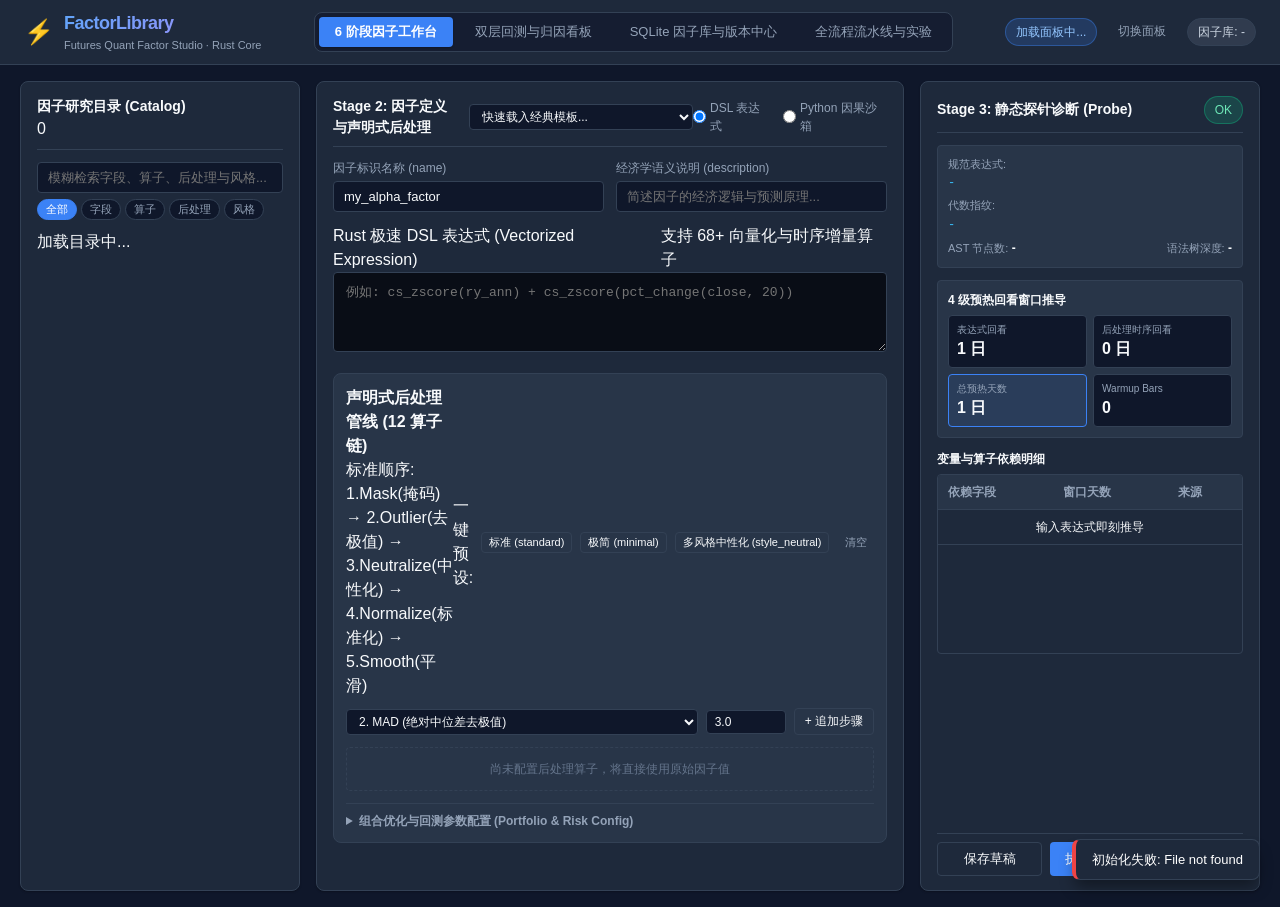
==== python/factorlib/frontend/index.html @ f9541916 "fix(arch): 完成P1-01工作台前端Wheel打包与CLI入口及HTTP异常校验修复" ====
<!DOCTYPE html>
<html lang="zh-CN">
<head>
  <meta charset="UTF-8">
  <meta name="viewport" content="width=device-width, initial-scale=1.0">
  <title>FactorLibrary 期货量化因子研发工作台</title>
  <link rel="stylesheet" href="styles.css">
</head>
<body>
  <div id="app">
    <!-- 顶部全局导航栏 -->
    <header class="app-header">
      <div class="brand">
        <span class="logo-icon">⚡</span>
        <div>
          <div class="logo-text">FactorLibrary</div>
          <div class="logo-sub">Futures Quant Factor Studio · Rust Core</div>
        </div>
      </div>

      <nav class="nav-tabs">
        <button class="nav-tab active" data-tab="tab-ide">6 阶段因子工作台</button>
        <button class="nav-tab" data-tab="tab-analytics">双层回测与归因看板</button>
        <button class="nav-tab" data-tab="tab-registry">SQLite 因子库与版本中心</button>
        <button class="nav-tab" data-tab="tab-pipeline">全流程流水线与实验</button>
      </nav>

      <div class="header-status">
        <div id="panel-badge" class="status-pill pill-blue">加载面板中...</div>
        <button id="btn-switch-panel" class="btn btn-sm btn-ghost" title="切换真实面板与合成演示面板">切换面板</button>
        <div id="reg-badge" class="status-pill pill-gray">因子库: -</div>
      </div>
    </header>

    <!-- 全局通知条 -->
    <div id="toast-container" class="toast-container"></div>

    <!-- 主视图区域 -->
    <main class="app-main">
      <!-- 视图 1：6 阶段因子研发工作台 -->
      <section id="tab-ide" class="tab-pane active">
        <div class="ide-grid">
          <!-- 左侧：Stage 0 & 1 统一目录抽屉 -->
          <aside class="panel ide-catalog">
            <div class="panel-header">
              <h3>因子研究目录 (Catalog)</h3>
              <span id="catalog-count-badge" class="badge">0</span>
            </div>
            <div class="catalog-filters">
              <input type="text" id="catalog-search-input" class="form-input" placeholder="模糊检索字段、算子、后处理与风格...">
              <div class="pill-group" id="catalog-pills">
                <button class="pill-btn active" data-cat="all">全部</button>
                <button class="pill-btn" data-cat="variables">字段</button>
                <button class="pill-btn" data-cat="functions">算子</button>
                <button class="pill-btn" data-cat="postprocess">后处理</button>
                <button class="pill-btn" data-cat="styles">风格</button>
              </div>
            </div>
            <div id="catalog-list" class="catalog-list">
              <div class="loading-spinner">加载目录中...</div>
            </div>
          </aside>

          <!-- 中部：Stage 2 双模态因子编辑器 + 12 算子后处理编排 -->
          <div class="panel ide-editor">
            <div class="panel-header flex-between">
              <div class="flex-align-gap">
                <h3>Stage 2: 因子定义与声明式后处理</h3>
                <select id="select-template" class="form-select select-sm">
                  <option value="">快速载入经典模板...</option>
                </select>
              </div>
              <div class="radio-toggle">
                <label><input type="radio" name="factor_type" value="expression" checked> DSL 表达式</label>
                <label><input type="radio" name="factor_type" value="code"> Python 因果沙箱</label>
              </div>
            </div>

            <div class="form-row-2">
              <div class="form-group">
                <label for="factor-name-input">因子标识名称 (name)</label>
                <input type="text" id="factor-name-input" class="form-input" value="my_alpha_factor">
              </div>
              <div class="form-group">
                <label for="factor-desc-input">经济学语义说明 (description)</label>
                <input type="text" id="factor-desc-input" class="form-input" placeholder="简述因子的经济逻辑与预测原理...">
              </div>
            </div>

            <!-- DSL 表达式编辑器 -->
            <div id="editor-expr-wrap" class="editor-section">
              <div class="flex-between editor-bar">
                <label for="factor-expr-input">Rust 极速 DSL 表达式 (Vectorized Expression)</label>
                <span class="text-muted text-xs">支持 68+ 向量化与时序增量算子</span>
              </div>
              <textarea id="factor-expr-input" class="code-editor" rows="3" placeholder="例如: cs_zscore(ry_ann) + cs_zscore(pct_change(close, 20))"></textarea>
            </div>

            <!-- Python compute(context) 编辑器 -->
            <div id="editor-code-wrap" class="editor-section" style="display:none;">
              <div class="flex-between editor-bar">
                <label for="factor-code-input">Python 因果沙箱代码 (def compute(context):)</label>
                <span class="text-muted text-xs">通过 context.history(field, window) 严格切片历史</span>
              </div>
              <textarea id="factor-code-input" class="code-editor" rows="6" placeholder="def compute(context): ..."></textarea>
            </div>

            <!-- 12 算子声明式后处理管线编排器 -->
            <div class="postprocess-builder">
              <div class="flex-between pb-header">
                <div>
                  <h4 style="margin:0;">声明式后处理管线 (12 算子链)</h4>
                  <div class="text-xs text-muted">标准顺序: 1.Mask(掩码) → 2.Outlier(去极值) → 3.Neutralize(中性化) → 4.Normalize(标准化) → 5.Smooth(平滑)</div>
                </div>
                <div class="flex-align-gap">
                  <span class="text-xs">一键预设:</span>
                  <button class="btn btn-xs btn-outline btn-preset" data-preset="standard">标准 (standard)</button>
                  <button class="btn btn-xs btn-outline btn-preset" data-preset="minimal">极简 (minimal)</button>
                  <button class="btn btn-xs btn-outline btn-preset" data-preset="style_neutral">多风格中性化 (style_neutral)</button>
                  <button class="btn btn-xs btn-ghost btn-preset" data-preset="clear">清空</button>
                </div>
              </div>

              <!-- 添加步骤控制行 -->
              <div class="add-step-bar">
                <select id="select-add-op" class="form-select select-sm">
                  <option value="baseUniMask">1. baseUniMask (品种池掩码)</option>
                  <option value="trdMask">1. trdMask (可交易状态掩码)</option>
                  <option value="dropNewStock">1. dropNewStock (次新剔除)</option>
                  <option value="MAD" selected>2. MAD (绝对中位差去极值)</option>
                  <option value="winsor">2. winsor (分位数缩尾)</option>
                  <option value="indNeut">3. indNeut (期货板块去均值)</option>
                  <option value="riskNeut">3. riskNeut (单风格回归中性化)</option>
                  <option value="riskNeutMulti">3. riskNeutMulti (多风格正交残差)</option>
                  <option value="zScore">4. zScore (截面标准化)</option>
                  <option value="rank">4. rank (截面百分位秩)</option>
                  <option value="decay">5. decay (等权移动均线)</option>
                  <option value="emadecay">5. emadecay (EMA平滑衰减)</option>
                </select>
                <div id="op-arg-input-wrap"></div>
                <button id="btn-add-step" class="btn btn-sm btn-secondary">+ 追加步骤</button>
              </div>

              <!-- 已配置步骤列表 -->
              <div id="steps-container" class="steps-container">
                <div class="empty-tip">尚未配置后处理算子，将直接使用原始因子值</div>
              </div>

              <!-- 组合与回测超参数折叠框 -->
              <details class="portfolio-details">
                <summary>组合优化与回测参数配置 (Portfolio & Risk Config)</summary>
                <div class="form-grid-4">
                  <div class="form-group">
                    <label>初始本金 (元)</label>
                    <input type="number" id="cfg-init-cash" class="form-input input-sm" value="10000000">
                  </div>
                  <div class="form-group">
                    <label>目标年化波动率</label>
                    <input type="number" id="cfg-target-vol" class="form-input input-sm" value="0.10" step="0.01">
                  </div>
                  <div class="form-group">
                    <label>调仓缓冲带 (Turnover Buffer)</label>
                    <input type="number" id="cfg-buffer" class="form-input input-sm" value="0.01" step="0.005">
                  </div>
                  <div class="form-group">
                    <label>单品种最大持仓权重</label>
                    <input type="number" id="cfg-max-weight" class="form-input input-sm" value="0.15" step="0.01">
                  </div>
                </div>
              </details>
            </div>
          </div>

          <!-- 右侧：Stage 3 毫秒级静态探针实时诊断 + 运行控制 -->
          <aside class="panel ide-probe">
            <div class="panel-header flex-between">
              <h3>Stage 3: 静态探针诊断 (Probe)</h3>
              <span id="probe-status-pill" class="status-pill pill-green">OK</span>
            </div>

            <div class="probe-content">
              <!-- 签名与指纹卡片 -->
              <div class="probe-meta-card">
                <div class="meta-row">
                  <span class="meta-lbl">规范表达式:</span>
                  <code id="probe-canon-expr" class="meta-val">-</code>
                </div>
                <div class="meta-row">
                  <span class="meta-lbl">代数指纹:</span>
                  <span id="probe-canon-hash" class="meta-val font-mono">-</span>
                </div>
                <div class="meta-row-2">
                  <div><span class="meta-lbl">AST 节点数:</span> <b id="probe-n-nodes">-</b></div>
                  <div><span class="meta-lbl">语法树深度:</span> <b id="probe-depth">-</b></div>
                </div>
              </div>

              <!-- 4 级预热回看窗口卡片 -->
              <div class="lookback-card">
                <div class="card-title">4 级预热回看窗口推导</div>
                <div class="lookback-grid">
                  <div class="lb-box">
                    <div class="lb-lbl">表达式回看</div>
                    <div id="lb-expr" class="lb-val">1 日</div>
                  </div>
                  <div class="lb-box">
                    <div class="lb-lbl">后处理时序回看</div>
                    <div id="lb-pp" class="lb-val">0 日</div>
                  </div>
                  <div class="lb-box highlight">
                    <div class="lb-lbl">总预热天数</div>
                    <div id="lb-total" class="lb-val">1 日</div>
                  </div>
                  <div class="lb-box">
                    <div class="lb-lbl">Warmup Bars</div>
                    <div id="lb-warmup" class="lb-val">0</div>
                  </div>
                </div>
              </div>

              <!-- 阶段逆序告警条 -->
              <div id="stage-warning-box" class="warning-alert" style="display:none;"></div>

              <!-- 显隐式依赖清单 -->
              <div class="dep-section">
                <div class="card-title">变量与算子依赖明细</div>
                <div id="dependencies-table-wrap" class="dep-table-wrap">
                  <table class="data-table table-sm">
                    <thead><tr><th>依赖字段</th><th>窗口天数</th><th>来源</th></tr></thead>
                    <tbody id="dep-tbody"><tr><td colspan="3" class="text-center text-muted">输入表达式即刻推导</td></tr></tbody>
                  </table>
                </div>
              </div>

              <!-- 操作触发按钮组 -->
              <div class="probe-actions">
                <button id="btn-save-draft" class="btn btn-outline flex-1">保存草稿</button>
                <button id="btn-run-workflow" class="btn btn-primary flex-2">执行双层回测与版本锁定 🚀</button>
              </div>
            </div>
          </aside>
        </div>
      </section>

      <!-- 视图 2：双层回测与归因深度看板 (Layer 1 v4 + Layer 2 MTM) -->
      <section id="tab-analytics" class="tab-pane">
        <div class="analytics-container">
          <div class="banner flex-between">
            <div>
              <h2 id="result-title" style="margin:0 0 4px 0;">回测与归因深度诊断报告</h2>
              <div id="result-meta" class="text-muted text-xs">尚未执行回测，请在「6 阶段因子工作台」提交回测任务</div>
            </div>
            <div class="flex-align-gap">
              <a id="btn-open-report" href="#" target="_blank" class="btn btn-sm btn-outline" style="display:none;">打开独立 HTML 诊断报告 ↗</a>
            </div>
          </div>

          <!-- Layer 1: Schema v4 因子统计分布评价与风格暴露归因 -->
          <div class="card section-card">
            <div class="section-badge">Layer 1: FactorLab Schema v4 因子统计分布与风格归因</div>
            <div class="kpi-grid" id="layer1-kpi-grid">
              <div class="kpi-card"><div class="kpi-lbl">Rank IC 均值</div><div class="kpi-val" id="kpi-ric-mean">-</div><div class="kpi-sub" id="kpi-ric-ir">IR: -</div></div>
              <div class="kpi-card"><div class="kpi-lbl">首尾 20% 极值 PercIC</div><div class="kpi-val" id="kpi-pic-mean">-</div><div class="kpi-sub" id="kpi-pic-ir">IR: -</div></div>
              <div class="kpi-card"><div class="kpi-lbl">5 日预测 Rank IC</div><div class="kpi-val" id="kpi-ic5-mean">-</div><div class="kpi-sub" id="kpi-ic5-ir">IR: -</div></div>
              <div class="kpi-card"><div class="kpi-lbl">IC 胜率</div><div class="kpi-val" id="kpi-winrate">-</div><div class="kpi-sub">DDof=1</div></div>
              <div class="kpi-card"><div class="kpi-lbl">多头年化超额 (vs 等权池)</div><div class="kpi-val text-green" id="kpi-excess-ret">-</div><div class="kpi-sub" id="kpi-excess-sharpe">超额夏普: -</div></div>
              <div class="kpi-card"><div class="kpi-lbl">加法口径超额回撤</div><div class="kpi-val text-red" id="kpi-excess-dd">-</div><div class="kpi-sub" id="kpi-excess-turnover">日均换手: -</div></div>
            </div>

            <div class="chart-row">
              <div class="chart-box flex-1">
                <h4>五分组复利净值走势曲线 (G1..G5 + 等权商品池基准)</h4>
                <div id="chart-quantile-nav" class="svg-host"></div>
              </div>
              <div class="chart-box flex-1">
                <h4>累计 IC 序列 (RankIC / PercIC / 5d-IC) 与多头超额</h4>
                <div id="chart-ic-cum" class="svg-host"></div>
              </div>
            </div>

            <!-- 6 大期货风格暴露归因表 -->
            <div class="style-table-wrap">
              <h4>期货 6 大标准风格暴露水平归因 (Barra 期货体系)</h4>
              <table class="data-table">
                <thead>
                  <tr>
                    <th>期货风险风格 (Style)</th>
                    <th>多头组暴露 (G_Top)</th>
                    <th>空头组暴露 (G_Bot)</th>
                    <th>多空净暴露 (L-S)</th>
                    <th>截面秩相关 (Rank Corr)</th>
                  </tr>
                </thead>
                <tbody id="style-exposure-tbody">
                  <tr><td colspan="5" class="text-center text-muted">暂无风格归因数据</td></tr>
                </tbody>
              </table>
            </div>

            <!-- 分年度归因表 -->
            <div class="annual-table-wrap">
              <h4>分年度统计表现与多头超额分解 (Annual Attribution)</h4>
              <table class="data-table table-sm">
                <thead>
                  <tr>
                    <th>年份</th>
                    <th>Rank IC 均值</th>
                    <th>Rank ICIR</th>
                    <th>PercIC 均值</th>
                    <th>5d Rank IC</th>
                    <th>多头年化超额</th>
                    <th>超额夏普</th>
                    <th>加法最大回撤</th>
                  </tr>
                </thead>
                <tbody id="annual-attribution-tbody">
                  <tr><td colspan="8" class="text-center text-muted">暂无分年度数据</td></tr>
                </tbody>
              </table>
            </div>
          </div>

          <!-- Layer 2: 期货实盘逐日盯市 (MTM) 向量化回测看板 -->
          <div class="card section-card">
            <div class="section-badge badge-green">Layer 2: 期货实盘语义向量化回测状态机 (Mark-to-Market)</div>
            <div class="kpi-grid" id="layer2-kpi-grid">
              <div class="kpi-card"><div class="kpi-lbl">累计净收益率</div><div class="kpi-val" id="kpi-tot-ret">-</div><div class="kpi-sub" id="kpi-ann-ret">年化: -</div></div>
              <div class="kpi-card"><div class="kpi-lbl">夏普比率 (Sharpe)</div><div class="kpi-val" id="kpi-sharpe">-</div><div class="kpi-sub" id="kpi-vol">年化波动: -</div></div>
              <div class="kpi-card"><div class="kpi-lbl">最大回撤 (Max DD)</div><div class="kpi-val text-red" id="kpi-max-dd">-</div><div class="kpi-sub" id="kpi-calmar">卡尔玛: -</div></div>
              <div class="kpi-card"><div class="kpi-lbl">胜率与盈亏比</div><div class="kpi-val" id="kpi-bt-winrate">-</div><div class="kpi-sub" id="kpi-plr">盈亏比: -</div></div>
              <div class="kpi-card"><div class="kpi-lbl">年化单边换手率</div><div class="kpi-val" id="kpi-turnover">-</div><div class="kpi-sub" id="kpi-daily-turnover">日均换手: -</div></div>
              <div class="kpi-card"><div class="kpi-lbl">最大保证金占用</div><div class="kpi-val" id="kpi-max-margin">-</div><div class="kpi-sub" id="kpi-max-leverage">最大杠杆: -</div></div>
            </div>

            <!-- 实盘净值与水下回撤曲线 -->
            <div class="chart-box">
              <h4>组合实际累计净值与水下回撤曲线 (Cumulative Equity & Drawdown)</h4>
              <div id="chart-bt-equity" class="svg-host"></div>
            </div>

            <!-- 交易摩擦损耗瀑布分解 -->
            <div class="waterfall-wrap">
              <h4>交易摩擦损耗瀑布分解 (Transaction Cost Breakdown)</h4>
              <div class="flex-align-gap" style="margin-bottom:10px;">
                <span>摩擦损耗率 (Cost Drag):</span>
                <span id="cost-drag-badge" class="badge badge-green">-</span>
              </div>
              <table class="data-table">
                <thead><tr><th>核算项目</th><th>金额 (元)</th><th>占毛收益比</th><th>交易学语义</th></tr></thead>
                <tbody id="waterfall-tbody">
                  <tr><td colspan="4" class="text-center text-muted">暂无成本数据</td></tr>
                </tbody>
              </table>
            </div>

            <!-- 月度收益热力表与极端交易日 -->
            <div class="form-row-2">
              <div class="monthly-wrap flex-2">
                <h4>月度收益率热力分布 (Monthly Returns)</h4>
                <div id="monthly-table-host"></div>
              </div>
              <div class="extreme-wrap flex-1">
                <h4>极端交易日明细 (Extreme Days)</h4>
                <table class="data-table table-sm">
                  <thead><tr><th>排名</th><th>Top 5 最大盈利日</th><th>Top 5 最大亏损日</th></tr></thead>
                  <tbody id="extreme-tbody"><tr><td colspan="3" class="text-center text-muted">暂无数据</td></tr></tbody>
                </table>
              </div>
            </div>
          </div>
        </div>
      </section>

      <!-- 视图 3：SQLite 因子库资产与不可变版本中心 -->
      <section id="tab-registry" class="tab-pane">
        <div class="registry-container">
          <div class="panel-header flex-between">
            <div class="flex-align-gap">
              <h3>SQLite 因子注册库 (factors.sqlite)</h3>
              <select id="reg-status-filter" class="form-select select-sm">
                <option value="">全部生命周期状态</option>
                <option value="accepted">准入合格 (accepted)</option>
                <option value="active">生产活跃 (active)</option>
                <option value="candidate">候选草稿 (candidate)</option>
                <option value="deprecated">衰减弃用 (deprecated)</option>
              </select>
              <select id="reg-source-filter" class="form-select select-sm">
                <option value="">全部来源</option>
                <option value="seed">经典文献种子 (seed)</option>
                <option value="manual">手工研发 (manual)</option>
                <option value="gp">STGP 演化挖掘 (gp)</option>
              </select>
            </div>
            <div class="flex-align-gap">
              <button id="btn-init-seeds" class="btn btn-sm btn-outline">+ 一键初始化经典种子因子</button>
              <button id="btn-refresh-factors" class="btn btn-sm btn-ghost">刷新</button>
            </div>
          </div>

          <!-- 因子库列表表格 -->
          <div class="table-wrap">
            <table class="data-table">
              <thead>
                <tr>
                  <th>ID</th>
                  <th>因子名称</th>
                  <th>类型</th>
                  <th>规范化表达式 / 后处理链</th>
                  <th>状态</th>
                  <th>来源</th>
                  <th>Train RankIC</th>
                  <th>Rank ICIR</th>
                  <th>版本数</th>
                  <th>操作</th>
                </tr>
              </thead>
              <tbody id="factors-tbody">
                <tr><td colspan="10" class="text-center text-muted">加载因子列表中...</td></tr>
              </tbody>
            </table>
          </div>
        </div>
      </section>

      <!-- 视图 4：全流程流水线与实验中心 -->
      <section id="tab-pipeline" class="tab-pane">
        <div class="pipeline-container">
          <div class="form-row-2">
            <!-- 流水线触发配置 -->
            <div class="card flex-1">
              <div class="panel-header">
                <h3>端到端量化研发流水线调度 (Pipeline Runner)</h3>
              </div>
              <div class="form-group">
                <label>单因子 DSL 表达式 (若留空则执行库内多因子合成)</label>
                <input type="text" id="pipe-factor-input" class="form-input" placeholder="留空使用因子库多因子合成，或填入单因子表达式...">
              </div>
              <div class="form-group">
                <label class="checkbox-label">
                  <input type="checkbox" id="pipe-run-gp"> 同时开启 STGP 强类型遗传规划演化挖掘
                </label>
              </div>
              <div class="form-row-2" id="pipe-gp-options" style="display:none;">
                <div class="form-group">
                  <label>演化代数 (Generations)</label>
                  <input type="number" id="pipe-gp-gens" class="form-input" value="3">
                </div>
                <div class="form-group">
                  <label>种群规模 (Population)</label>
                  <input type="number" id="pipe-gp-pop" class="form-input" value="40">
                </div>
              </div>
              <div class="form-group">
                <label>多因子合成机器学习模型</label>
                <select id="pipe-ml-model" class="form-select">
                  <option value="equal_weight">等权基线 (Equal Weight)</option>
                  <option value="ridge">岭回归 (Ridge L2 Regression)</option>
                  <option value="lgbm">LightGBM 梯度提升树</option>
                </select>
              </div>
              <button id="btn-run-pipeline" class="btn btn-primary" style="width:100%;margin-top:10px;">启动全流程端到端研发流水线 🚀</button>
            </div>

            <!-- 历史实验记录 -->
            <div class="card flex-1">
              <div class="panel-header flex-between">
                <h3>历史实验记录 (runs/)</h3>
                <button id="btn-refresh-runs" class="btn btn-xs btn-ghost">刷新</button>
              </div>
              <div class="runs-list-wrap">
                <table class="data-table table-sm">
                  <thead><tr><th>Run ID</th><th>类型</th><th>状态</th><th>年化收益</th><th>夏普</th><th>最大回撤</th><th>报告</th></tr></thead>
                  <tbody id="runs-tbody"><tr><td colspan="7" class="text-center text-muted">加载实验记录中...</td></tr></tbody>
                </table>
              </div>
            </div>
          </div>
        </div>
      </section>
    </main>

    <!-- 因子详情与历史版本抽屉 Modal -->
    <div id="factor-modal" class="modal-backdrop" style="display:none;">
      <div class="modal-card">
        <div class="modal-header flex-between">
          <h3 id="modal-factor-title">因子资产详情与版本快照</h3>
          <button id="btn-close-modal" class="btn-close">&times;</button>
        </div>
        <div class="modal-body" id="modal-factor-body">
          <div class="loading-spinner">加载中...</div>
        </div>
      </div>
    </div>
  </div>

  <script src="app.js"></script>
</body>
</html>
---- python/factorlib/frontend/styles.css ----
/* FactorLibrary 研发工作台现代量化终端样式表 */
:root {
  --bg-primary: #0f172a;
  --bg-surface: #1e293b;
  --bg-surface-elevated: #283548;
  --border-color: #334155;
  --border-focus: #3b82f6;
  --text-main: #f8fafc;
  --text-muted: #94a3b8;
  --text-dim: #64748b;
  --primary: #3b82f6;
  --primary-hover: #2563eb;
  --success: #10b981;
  --danger: #ef4444;
  --warning: #f59e0b;
  --purple: #8b5cf6;
  --font-sans: -apple-system, BlinkMacSystemFont, "Segoe UI", Roboto, Helvetica, Arial, sans-serif;
  --font-mono: ui-monospace, SFMono-Regular, Menlo, Monaco, Consolas, "Liberation Mono", monospace;
  --radius-sm: 4px;
  --radius-md: 8px;
  --radius-lg: 12px;
  --shadow-sm: 0 1px 2px 0 rgba(0, 0, 0, 0.25);
  --shadow-md: 0 4px 6px -1px rgba(0, 0, 0, 0.3);
  --shadow-lg: 0 10px 15px -3px rgba(0, 0, 0, 0.4);
}

* {
  box-sizing: border-box;
  margin: 0;
  padding: 0;
}

body {
  font-family: var(--font-sans);
  background-color: var(--bg-primary);
  color: var(--text-main);
  line-height: 1.5;
  min-height: 100vh;
}

#app {
  display: flex;
  flex-direction: column;
  min-height: 100vh;
}

/* 顶部 Header */
.app-header {
  background-color: var(--bg-surface);
  border-bottom: 1px solid var(--border-color);
  padding: 10px 24px;
  display: flex;
  align-items: center;
  justify-content: space-between;
  position: sticky;
  top: 0;
  z-index: 50;
}

.brand {
  display: flex;
  align-items: center;
  gap: 10px;
}

.logo-icon {
  font-size: 24px;
}

.logo-text {
  font-size: 18px;
  font-weight: 700;
  letter-spacing: -0.5px;
  background: linear-gradient(135deg, #60a5fa, #a78bfa);
  -webkit-background-clip: text;
  -webkit-text-fill-color: transparent;
}

.logo-sub {
  font-size: 11px;
  color: var(--text-muted);
}

.nav-tabs {
  display: flex;
  gap: 6px;
  background-color: rgba(15, 23, 42, 0.6);
  padding: 4px;
  border-radius: var(--radius-md);
  border: 1px solid var(--border-color);
}

.nav-tab {
  background: transparent;
  border: none;
  color: var(--text-muted);
  padding: 6px 16px;
  font-size: 13px;
  font-weight: 500;
  border-radius: var(--radius-sm);
  cursor: pointer;
  transition: all 0.15s ease;
}

.nav-tab:hover {
  color: var(--text-main);
}

.nav-tab.active {
  background-color: var(--primary);
  color: #fff;
  font-weight: 600;
  box-shadow: var(--shadow-sm);
}

.header-status {
  display: flex;
  align-items: center;
  gap: 10px;
}

.status-pill {
  font-size: 12px;
  padding: 4px 10px;
  border-radius: 9999px;
  font-weight: 500;
  display: inline-flex;
  align-items: center;
  gap: 5px;
}

.pill-blue { background-color: rgba(59, 130, 246, 0.2); color: #93c5fd; border: 1px solid rgba(59, 130, 246, 0.4); }
.pill-green { background-color: rgba(16, 185, 129, 0.2); color: #6ee7b7; border: 1px solid rgba(16, 185, 129, 0.4); }
.pill-gray { background-color: rgba(148, 163, 184, 0.15); color: #cbd5e1; border: 1px solid var(--border-color); }
.pill-red { background-color: rgba(239, 68, 68, 0.2); color: #fca5a5; border: 1px solid rgba(239, 68, 68, 0.4); }

/* 主视图容器 */
.app-main {
  flex: 1;
  padding: 16px 20px;
  overflow-y: auto;
}

.tab-pane {
  display: none;
}

.tab-pane.active {
  display: block;
}

/* 按钮规范 */
.btn {
  display: inline-flex;
  align-items: center;
  justify-content: center;
  gap: 6px;
  font-family: inherit;
  font-size: 13px;
  font-weight: 500;
  padding: 7px 14px;
  border-radius: var(--radius-sm);
  border: 1px solid transparent;
  cursor: pointer;
  transition: all 0.15s ease;
  white-space: nowrap;
}

.btn-primary {
  background-color: var(--primary);
  color: #fff;
}
.btn-primary:hover { background-color: var(--primary-hover); }

.btn-secondary {
  background-color: var(--bg-surface-elevated);
  color: var(--text-main);
  border-color: var(--border-color);
}
.btn-secondary:hover { background-color: #334155; }

.btn-outline {
  background-color: transparent;
  color: var(--text-main);
  border-color: var(--border-color);
}
.btn-outline:hover { background-color: var(--bg-surface-elevated); border-color: var(--primary); }

.btn-ghost {
  background-color: transparent;
  color: var(--text-muted);
  border-color: transparent;
}
.btn-ghost:hover { background-color: rgba(255, 255, 255, 0.05); color: var(--text-main); }

.btn-sm { padding: 4px 10px; font-size: 12px; }
.btn-xs { padding: 2px 7px; font-size: 11px; }

/* 表单与输入框 */
.form-group {
  margin-bottom: 12px;
}

.form-group label {
  display: block;
  font-size: 12px;
  font-weight: 500;
  color: var(--text-muted);
  margin-bottom: 4px;
}

.form-input, .form-select {
  width: 100%;
  background-color: var(--bg-primary);
  border: 1px solid var(--border-color);
  color: var(--text-main);
  padding: 7px 10px;
  border-radius: var(--radius-sm);
  font-size: 13px;
  font-family: inherit;
  transition: border-color 0.15s ease;
}

.form-input:focus, .form-select:focus {
  outline: none;
  border-color: var(--border-focus);
}

.input-sm, .select-sm {
  padding: 4px 8px;
  font-size: 12px;
}

.form-row-2 {
  display: grid;
  grid-template-columns: 1fr 1fr;
  gap: 12px;
}

.form-grid-4 {
  display: grid;
  grid-template-columns: repeat(auto-fit, minmax(180px, 1fr));
  gap: 12px;
}

.flex-between { display: flex; align-items: center; justify-content: space-between; }
.flex-align-gap { display: flex; align-items: center; gap: 8px; }
.flex-1 { flex: 1; }
.flex-2 { flex: 2; }

/* 卡片与面板 */
.card, .panel {
  background-color: var(--bg-surface);
  border: 1px solid var(--border-color);
  border-radius: var(--radius-md);
  padding: 14px 16px;
  box-shadow: var(--shadow-sm);
}

.panel-header {
  margin-bottom: 12px;
  padding-bottom: 8px;
  border-bottom: 1px solid var(--border-color);
}

.panel-header h3 {
  font-size: 14px;
  font-weight: 600;
  color: var(--text-main);
}

/* 视图 1：IDE 三栏布局 */
.ide-grid {
  display: grid;
  grid-template-columns: 280px 1fr 340px;
  gap: 16px;
  height: calc(100vh - 90px);
}

.ide-catalog, .ide-editor, .ide-probe {
  display: flex;
  flex-direction: column;
  height: 100%;
  overflow: hidden;
}

.ide-editor {
  overflow-y: auto;
}

/* 目录抽屉 */
.catalog-filters {
  margin-bottom: 10px;
}

.pill-group {
  display: flex;
  gap: 4px;
  margin-top: 6px;
  overflow-x: auto;
}

.pill-btn {
  background: var(--bg-primary);
  border: 1px solid var(--border-color);
  color: var(--text-muted);
  font-size: 11px;
  padding: 2px 8px;
  border-radius: 9999px;
  cursor: pointer;
  white-space: nowrap;
}

.pill-btn.active {
  background: var(--primary);
  color: #fff;
  border-color: var(--primary);
}

.catalog-list {
  flex: 1;
  overflow-y: auto;
  display: flex;
  flex-direction: column;
  gap: 6px;
  padding-right: 4px;
}

.catalog-item {
  background: var(--bg-surface-elevated);
  border: 1px solid var(--border-color);
  padding: 8px 10px;
  border-radius: var(--radius-sm);
  display: flex;
  flex-direction: column;
  gap: 3px;
  cursor: pointer;
  transition: all 0.15s ease;
}

.catalog-item:hover {
  border-color: var(--primary);
  background: #2b3952;
}

.ci-head {
  display: flex;
  align-items: center;
  justify-content: space-between;
}

.ci-name {
  font-weight: 600;
  font-size: 13px;
  color: #93c5fd;
}

.ci-tag {
  font-size: 10px;
  padding: 1px 6px;
  border-radius: var(--radius-sm);
  background: rgba(148, 163, 184, 0.2);
  color: var(--text-muted);
}

.ci-desc {
  font-size: 11px;
  color: var(--text-muted);
  line-height: 1.3;
}

.ci-formula {
  font-family: var(--font-mono);
  font-size: 10px;
  color: #a78bfa;
}

/* 代码编辑器 */
.code-editor {
  width: 100%;
  background: #090d16;
  border: 1px solid var(--border-color);
  border-radius: var(--radius-sm);
  color: #38bdf8;
  font-family: var(--font-mono);
  font-size: 13px;
  padding: 10px 12px;
  resize: vertical;
  line-height: 1.5;
}

.code-editor:focus {
  outline: none;
  border-color: var(--border-focus);
}

.radio-toggle {
  display: flex;
  gap: 12px;
  font-size: 12px;
  color: var(--text-muted);
}

.radio-toggle label {
  cursor: pointer;
  display: flex;
  align-items: center;
  gap: 4px;
}

/* 后处理管线编排器 */
.postprocess-builder {
  margin-top: 14px;
  background: var(--bg-surface-elevated);
  border: 1px solid var(--border-color);
  border-radius: var(--radius-md);
  padding: 12px;
}

.pb-header {
  margin-bottom: 10px;
}

.add-step-bar {
  display: flex;
  gap: 8px;
  align-items: center;
  margin-bottom: 12px;
}

.steps-container {
  display: flex;
  flex-direction: column;
  gap: 6px;
  min-height: 40px;
  margin-bottom: 12px;
}

.step-chip {
  background: #111827;
  border: 1px solid var(--border-color);
  padding: 6px 10px;
  border-radius: var(--radius-sm);
  display: flex;
  align-items: center;
  justify-content: space-between;
  gap: 8px;
  font-size: 12px;
}

.step-chip.stage-1 { border-left: 3px solid #38bdf8; }
.step-chip.stage-2 { border-left: 3px solid #fbbf24; }
.step-chip.stage-3 { border-left: 3px solid #a855f7; }
.step-chip.stage-4 { border-left: 3px solid #34d399; }
.step-chip.stage-5 { border-left: 3px solid #f43f5e; }

.step-op-title {
  font-weight: 600;
  font-family: var(--font-mono);
  color: #f1f5f9;
}

.step-actions {
  display: flex;
  gap: 4px;
}

.empty-tip {
  color: var(--text-dim);
  font-size: 12px;
  text-align: center;
  padding: 12px;
  border: 1px dashed var(--border-color);
  border-radius: var(--radius-sm);
}

.portfolio-details {
  border-top: 1px solid var(--border-color);
  padding-top: 8px;
  margin-top: 8px;
}

.portfolio-details summary {
  cursor: pointer;
  font-size: 12px;
  font-weight: 600;
  color: var(--text-muted);
}

/* 探针诊断面板 */
.probe-content {
  flex: 1;
  overflow-y: auto;
  display: flex;
  flex-direction: column;
  gap: 12px;
}

.probe-meta-card {
  background: var(--bg-surface-elevated);
  border: 1px solid var(--border-color);
  padding: 10px;
  border-radius: var(--radius-sm);
  display: flex;
  flex-direction: column;
  gap: 5px;
  font-size: 12px;
}

.meta-row { display: flex; flex-direction: column; gap: 2px; }
.meta-row-2 { display: flex; justify-content: space-between; }
.meta-lbl { color: var(--text-muted); font-size: 11px; }
.meta-val { word-break: break-all; color: #38bdf8; }

.lookback-card {
  background: var(--bg-surface-elevated);
  border: 1px solid var(--border-color);
  padding: 10px;
  border-radius: var(--radius-sm);
}

.card-title {
  font-size: 12px;
  font-weight: 600;
  color: var(--text-main);
  margin-bottom: 6px;
}

.lookback-grid {
  display: grid;
  grid-template-columns: 1fr 1fr;
  gap: 6px;
}

.lb-box {
  background: #0f172a;
  border: 1px solid var(--border-color);
  padding: 6px 8px;
  border-radius: var(--radius-sm);
}

.lb-box.highlight {
  border-color: #3b82f6;
  background: rgba(59, 130, 246, 0.1);
}

.lb-lbl { font-size: 10px; color: var(--text-muted); }
.lb-val { font-size: 16px; font-weight: 700; color: #f8fafc; }

.warning-alert {
  background: rgba(245, 158, 11, 0.15);
  border: 1px solid rgba(245, 158, 11, 0.5);
  color: #fbbf24;
  padding: 8px 10px;
  border-radius: var(--radius-sm);
  font-size: 11px;
}

.dep-section {
  flex: 1;
  display: flex;
  flex-direction: column;
}

.dep-table-wrap {
  flex: 1;
  max-height: 180px;
  overflow-y: auto;
  border: 1px solid var(--border-color);
  border-radius: var(--radius-sm);
}

.probe-actions {
  display: flex;
  gap: 8px;
  margin-top: auto;
  padding-top: 8px;
  border-top: 1px solid var(--border-color);
}

/* 视图 2：回测看板 */
.analytics-container, .registry-container, .pipeline-container {
  display: flex;
  flex-direction: column;
  gap: 16px;
  max-width: 1400px;
  margin: 0 auto;
}

.section-card {
  position: relative;
  margin-top: 8px;
}

.section-badge {
  position: absolute;
  top: -10px;
  left: 16px;
  background: var(--primary);
  color: #fff;
  font-size: 11px;
  font-weight: 700;
  padding: 2px 10px;
  border-radius: 9999px;
}

.section-badge.badge-green {
  background: #10b981;
}

.kpi-grid {
  display: grid;
  grid-template-columns: repeat(auto-fit, minmax(160px, 1fr));
  gap: 12px;
  margin-top: 12px;
  margin-bottom: 16px;
}

.kpi-card {
  background: var(--bg-surface-elevated);
  border: 1px solid var(--border-color);
  padding: 12px;
  border-radius: var(--radius-sm);
}

.kpi-lbl { font-size: 11px; color: var(--text-muted); }
.kpi-val { font-size: 20px; font-weight: 700; margin: 2px 0; color: #f8fafc; }
.kpi-sub { font-size: 11px; color: var(--text-dim); }

.chart-row {
  display: grid;
  grid-template-columns: 1fr 1fr;
  gap: 16px;
  margin-bottom: 16px;
}

.chart-box {
  background: var(--bg-surface-elevated);
  border: 1px solid var(--border-color);
  border-radius: var(--radius-md);
  padding: 12px;
  margin-bottom: 16px;
}

.chart-box h4 {
  font-size: 13px;
  margin-bottom: 8px;
  color: var(--text-main);
}

.svg-host {
  width: 100%;
}

.chart-svg {
  width: 100%;
  height: auto;
  display: block;
}

/* 表格规范 */
.data-table {
  width: 100%;
  border-collapse: collapse;
  font-size: 12px;
  text-align: left;
}

.data-table th, .data-table td {
  padding: 8px 10px;
  border-bottom: 1px solid var(--border-color);
}

.data-table th {
  background: var(--bg-surface-elevated);
  color: var(--text-muted);
  font-weight: 600;
}

.data-table tbody tr:hover {
  background: rgba(255, 255, 255, 0.03);
}

.text-center { text-align: center; }
.text-green { color: #34d399; }
.text-red { color: #f87171; }
.font-mono { font-family: var(--font-mono); }

/* Toast 提示 */
.toast-container {
  position: fixed;
  bottom: 20px;
  right: 20px;
  z-index: 9999;
  display: flex;
  flex-direction: column;
  gap: 8px;
}

.toast {
  background: var(--bg-surface);
  border: 1px solid var(--border-color);
  color: #fff;
  padding: 10px 16px;
  border-radius: var(--radius-md);
  box-shadow: var(--shadow-lg);
  font-size: 13px;
  display: flex;
  align-items: center;
  gap: 8px;
  animation: slideIn 0.2s ease-out;
}

.toast.toast-success { border-left: 4px solid var(--success); }
.toast.toast-error { border-left: 4px solid var(--danger); }
.toast.toast-info { border-left: 4px solid var(--primary); }

@keyframes slideIn {
  from { transform: translateX(100%); opacity: 0; }
  to { transform: translateX(0); opacity: 1; }
}

/* Modal 抽屉 */
.modal-backdrop {
  position: fixed;
  inset: 0;
  background: rgba(0, 0, 0, 0.7);
  display: flex;
  align-items: center;
  justify-content: center;
  z-index: 100;
}

.modal-card {
  background: var(--bg-surface);
  border: 1px solid var(--border-color);
  border-radius: var(--radius-lg);
  width: 90%;
  max-width: 900px;
  max-height: 85vh;
  display: flex;
  flex-direction: column;
  box-shadow: var(--shadow-lg);
}

.modal-header {
  padding: 14px 20px;
  border-bottom: 1px solid var(--border-color);
}

.modal-body {
  padding: 16px 20px;
  overflow-y: auto;
  flex: 1;
}

.btn-close {
  background: transparent;
  border: none;
  font-size: 20px;
  color: var(--text-muted);
  cursor: pointer;
}
.btn-close:hover { color: #fff; }
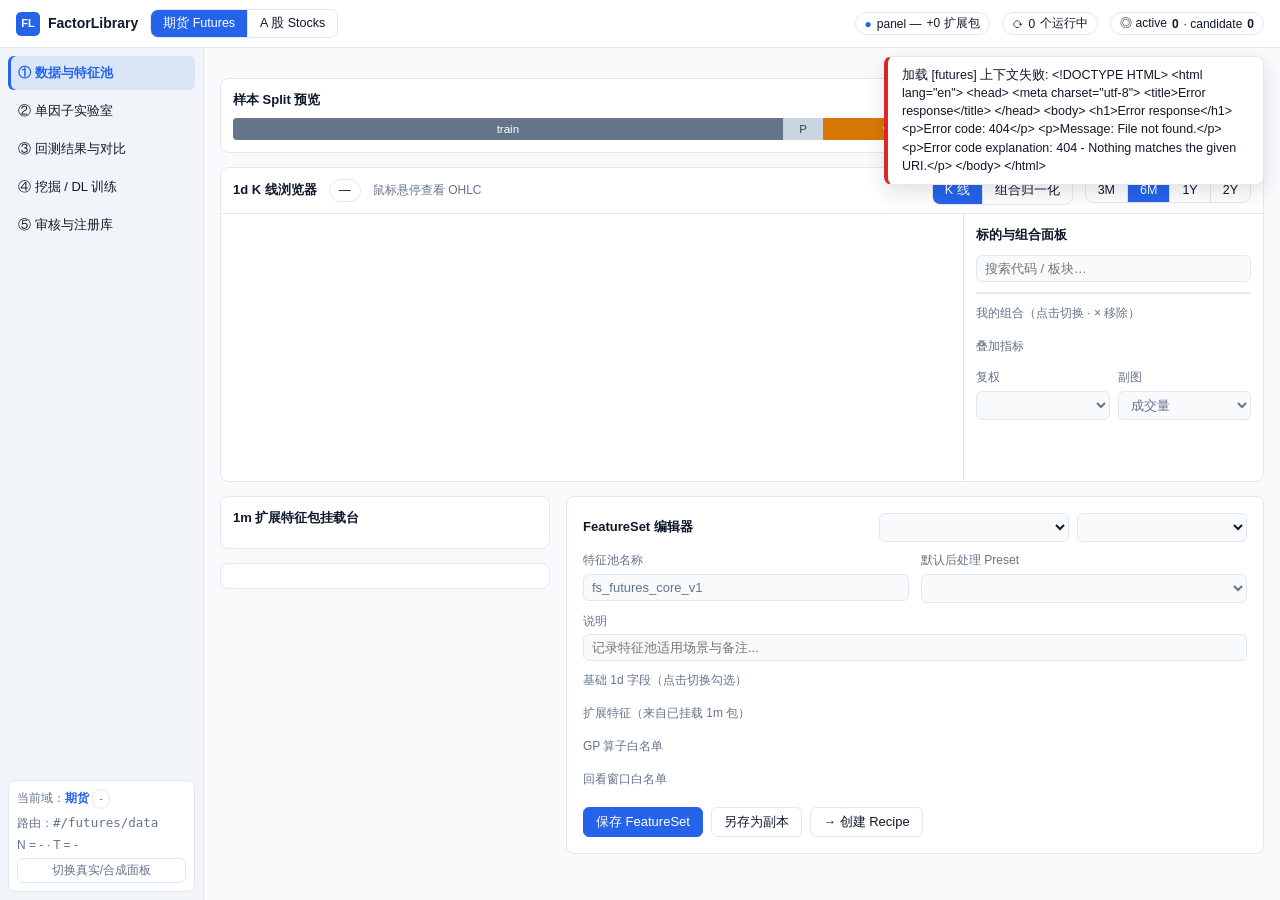
==== commit e02c12a0: "feat(web): 完成双市场分域工作区、FastAPI 单栈改造与异步审核闭环" ====
--- a/python/factorlib/frontend/index.html
+++ b/python/factorlib/frontend/index.html
@@ -1,498 +1,471 @@
 <!DOCTYPE html>
 <html lang="zh-CN">
 <head>
-  <meta charset="UTF-8">
-  <meta name="viewport" content="width=device-width, initial-scale=1.0">
-  <title>FactorLibrary 期货量化因子研发工作台</title>
+  <meta charset="utf-8">
+  <meta name="viewport" content="width=device-width, initial-scale=1">
+  <title>FactorLibrary 双市场量化投研工作台</title>
+  <link rel="icon" href="data:image/svg+xml,%3Csvg xmlns='http://www.w3.org/2000/svg' viewBox='0 0 16 16'%3E%3Crect width='16' height='16' rx='3' fill='%232563eb'/%3E%3C/svg%3E">
   <link rel="stylesheet" href="styles.css">
 </head>
 <body>
-  <div id="app">
-    <!-- 顶部全局导航栏 -->
-    <header class="app-header">
+  <div class="app" id="app" data-market="futures">
+    <!-- ===== Global Context Bar ===== -->
+    <header class="topbar">
       <div class="brand">
-        <span class="logo-icon">⚡</span>
-        <div>
-          <div class="logo-text">FactorLibrary</div>
-          <div class="logo-sub">Futures Quant Factor Studio · Rust Core</div>
+        <span class="brand-badge">FL</span>
+        <span>FactorLibrary</span>
+      </div>
+
+      <div class="seg" role="group" aria-label="市场域切换" id="marketSwitch">
+        <button type="button" aria-pressed="true" data-m="futures">期货 Futures</button>
+        <button type="button" aria-pressed="false" data-m="stocks">A 股 Stocks</button>
+      </div>
+
+      <div class="flex-1"></div>
+
+      <button type="button" class="chip" id="panelChip" title="点击切换真实面板与合成演示面板">
+        <span class="mk-text">●</span>
+        <span id="panelLabel">panel —</span>
+        <span id="extCount">+0 扩展包</span>
+      </button>
+      <button type="button" class="chip" id="runsChip" title="查看后台异步任务">
+        ⟳ <span id="runCount">0</span> 个运行中
+      </button>
+      <button type="button" class="chip" id="regChip" title="前往因子资产与审核注册库">
+        ◎ active <b id="actCount">0</b> · candidate <b id="candCount">0</b>
+      </button>
+    </header>
+
+    <div id="toastBox" class="toast-box" aria-live="polite"></div>
+
+    <div class="workspace-body">
+      <!-- ===== Left Navigation ===== -->
+      <nav class="sidebar" aria-label="域内页面">
+        <button type="button" class="nav-btn" data-p="data">① 数据与特征池</button>
+        <button type="button" class="nav-btn" data-p="lab">② 单因子实验室</button>
+        <button type="button" class="nav-btn" data-p="compare">③ 回测结果与对比</button>
+        <button type="button" class="nav-btn" data-p="mining">④ 挖掘 / DL 训练</button>
+        <button type="button" class="nav-btn" data-p="registry">⑤ 审核与注册库</button>
+
+        <div class="flex-1"></div>
+
+        <div class="card p-2 lbl space-y-1">
+          <div>当前域：<b class="mk-text" id="mkName">期货</b> <span id="panelSourceBadge" class="chip" style="padding:1px 6px;font-size:11px;">-</span></div>
+          <div>路由：<code id="routeText" class="code">#/futures/data</code></div>
+          <div>N = <span id="nCount">-</span> · T = <span id="tCount">-</span></div>
+          <button type="button" class="btn btn-sm w-full mt-1" id="btnTogglePanel">切换真实/合成面板</button>
         </div>
-      </div>
-
-      <nav class="nav-tabs">
-        <button class="nav-tab active" data-tab="tab-ide">6 阶段因子工作台</button>
-        <button class="nav-tab" data-tab="tab-analytics">双层回测与归因看板</button>
-        <button class="nav-tab" data-tab="tab-registry">SQLite 因子库与版本中心</button>
-        <button class="nav-tab" data-tab="tab-pipeline">全流程流水线与实验</button>
       </nav>
 
-      <div class="header-status">
-        <div id="panel-badge" class="status-pill pill-blue">加载面板中...</div>
-        <button id="btn-switch-panel" class="btn btn-sm btn-ghost" title="切换真实面板与合成演示面板">切换面板</button>
-        <div id="reg-badge" class="status-pill pill-gray">因子库: -</div>
-      </div>
-    </header>
-
-    <!-- 全局通知条 -->
-    <div id="toast-container" class="toast-container"></div>
-
-    <!-- 主视图区域 -->
-    <main class="app-main">
-      <!-- 视图 1：6 阶段因子研发工作台 -->
-      <section id="tab-ide" class="tab-pane active">
-        <div class="ide-grid">
-          <!-- 左侧：Stage 0 & 1 统一目录抽屉 -->
-          <aside class="panel ide-catalog">
-            <div class="panel-header">
-              <h3>因子研究目录 (Catalog)</h3>
-              <span id="catalog-count-badge" class="badge">0</span>
-            </div>
-            <div class="catalog-filters">
-              <input type="text" id="catalog-search-input" class="form-input" placeholder="模糊检索字段、算子、后处理与风格...">
-              <div class="pill-group" id="catalog-pills">
-                <button class="pill-btn active" data-cat="all">全部</button>
-                <button class="pill-btn" data-cat="variables">字段</button>
-                <button class="pill-btn" data-cat="functions">算子</button>
-                <button class="pill-btn" data-cat="postprocess">后处理</button>
-                <button class="pill-btn" data-cat="styles">风格</button>
-              </div>
-            </div>
-            <div id="catalog-list" class="catalog-list">
-              <div class="loading-spinner">加载目录中...</div>
-            </div>
-          </aside>
-
-          <!-- 中部：Stage 2 双模态因子编辑器 + 12 算子后处理编排 -->
-          <div class="panel ide-editor">
-            <div class="panel-header flex-between">
-              <div class="flex-align-gap">
-                <h3>Stage 2: 因子定义与声明式后处理</h3>
-                <select id="select-template" class="form-select select-sm">
-                  <option value="">快速载入经典模板...</option>
-                </select>
-              </div>
-              <div class="radio-toggle">
-                <label><input type="radio" name="factor_type" value="expression" checked> DSL 表达式</label>
-                <label><input type="radio" name="factor_type" value="code"> Python 因果沙箱</label>
-              </div>
-            </div>
-
-            <div class="form-row-2">
-              <div class="form-group">
-                <label for="factor-name-input">因子标识名称 (name)</label>
-                <input type="text" id="factor-name-input" class="form-input" value="my_alpha_factor">
-              </div>
-              <div class="form-group">
-                <label for="factor-desc-input">经济学语义说明 (description)</label>
-                <input type="text" id="factor-desc-input" class="form-input" placeholder="简述因子的经济逻辑与预测原理...">
-              </div>
-            </div>
-
-            <!-- DSL 表达式编辑器 -->
-            <div id="editor-expr-wrap" class="editor-section">
-              <div class="flex-between editor-bar">
-                <label for="factor-expr-input">Rust 极速 DSL 表达式 (Vectorized Expression)</label>
-                <span class="text-muted text-xs">支持 68+ 向量化与时序增量算子</span>
-              </div>
-              <textarea id="factor-expr-input" class="code-editor" rows="3" placeholder="例如: cs_zscore(ry_ann) + cs_zscore(pct_change(close, 20))"></textarea>
-            </div>
-
-            <!-- Python compute(context) 编辑器 -->
-            <div id="editor-code-wrap" class="editor-section" style="display:none;">
-              <div class="flex-between editor-bar">
-                <label for="factor-code-input">Python 因果沙箱代码 (def compute(context):)</label>
-                <span class="text-muted text-xs">通过 context.history(field, window) 严格切片历史</span>
-              </div>
-              <textarea id="factor-code-input" class="code-editor" rows="6" placeholder="def compute(context): ..."></textarea>
-            </div>
-
-            <!-- 12 算子声明式后处理管线编排器 -->
-            <div class="postprocess-builder">
-              <div class="flex-between pb-header">
+      <!-- ===== Main Content Area ===== -->
+      <main class="main-scroll">
+        <!-- P1: 数据与特征池中心 -->
+        <section class="page space-y-4" id="p-data">
+          <div class="grid grid-5 gap-3" id="p1KpiGrid"></div>
+
+          <div class="card p-3">
+            <div class="flex justify-between items-center mb-2">
+              <b>样本 Split 预览</b>
+              <span class="lbl" id="p1SplitNote">purge ≥ h · lockbox 最近样本隔离保护</span>
+            </div>
+            <div class="fold" id="p1SplitBar">
+              <span style="width:54%;background:#64748b">train</span>
+              <span style="width:4%;background:#cbd5e1;color:#334155">P</span>
+              <span style="width:14%;background:#d97706">valid</span>
+              <span style="width:4%;background:#cbd5e1;color:#334155">P</span>
+              <span style="width:13%;background:var(--mk)">test</span>
+              <span style="width:11%;background:#0f172a">Lockbox</span>
+            </div>
+          </div>
+
+          <!-- 1d K线与组合浏览器 -->
+          <div class="card p-0 overflow-hidden">
+            <div class="flex items-center gap-3 px-3 py-2 border-b flex-wrap">
+              <b>1d K 线浏览器</b>
+              <span class="chip" id="klSym">—</span>
+              <span class="lbl" id="klOhlc">鼠标悬停查看 OHLC</span>
+              <div class="flex-1"></div>
+              <div class="seg" id="klMode">
+                <button type="button" aria-pressed="true" data-km="k">K 线</button>
+                <button type="button" aria-pressed="false" data-km="basket">组合归一化</button>
+              </div>
+              <div class="seg" id="klRange">
+                <button type="button" aria-pressed="false" data-r="60">3M</button>
+                <button type="button" aria-pressed="true" data-r="120">6M</button>
+                <button type="button" aria-pressed="false" data-r="250">1Y</button>
+                <button type="button" aria-pressed="false" data-r="500">2Y</button>
+              </div>
+            </div>
+            <div class="grid grid-kline">
+              <div class="p-2 min-w-0">
+                <svg id="klSvg" viewBox="0 0 1300 440" class="w-full" role="img" aria-label="1d K线图"></svg>
+              </div>
+              <aside class="border-l p-3 space-y-3 overflow-auto" style="max-height:460px;" aria-label="组合面板">
+                <b>标的与组合面板</b>
+                <input class="inp" id="klQ" placeholder="搜索代码 / 板块…" aria-label="搜索标的">
+                <div class="flex flex-wrap gap-1.5" id="klSec"></div>
+                <ul class="list-ul card overflow-auto" style="max-height:150px;" id="klList"></ul>
                 <div>
-                  <h4 style="margin:0;">声明式后处理管线 (12 算子链)</h4>
-                  <div class="text-xs text-muted">标准顺序: 1.Mask(掩码) → 2.Outlier(去极值) → 3.Neutralize(中性化) → 4.Normalize(标准化) → 5.Smooth(平滑)</div>
-                </div>
-                <div class="flex-align-gap">
-                  <span class="text-xs">一键预设:</span>
-                  <button class="btn btn-xs btn-outline btn-preset" data-preset="standard">标准 (standard)</button>
-                  <button class="btn btn-xs btn-outline btn-preset" data-preset="minimal">极简 (minimal)</button>
-                  <button class="btn btn-xs btn-outline btn-preset" data-preset="style_neutral">多风格中性化 (style_neutral)</button>
-                  <button class="btn btn-xs btn-ghost btn-preset" data-preset="clear">清空</button>
-                </div>
-              </div>
-
-              <!-- 添加步骤控制行 -->
-              <div class="add-step-bar">
-                <select id="select-add-op" class="form-select select-sm">
-                  <option value="baseUniMask">1. baseUniMask (品种池掩码)</option>
-                  <option value="trdMask">1. trdMask (可交易状态掩码)</option>
-                  <option value="dropNewStock">1. dropNewStock (次新剔除)</option>
-                  <option value="MAD" selected>2. MAD (绝对中位差去极值)</option>
-                  <option value="winsor">2. winsor (分位数缩尾)</option>
-                  <option value="indNeut">3. indNeut (期货板块去均值)</option>
-                  <option value="riskNeut">3. riskNeut (单风格回归中性化)</option>
-                  <option value="riskNeutMulti">3. riskNeutMulti (多风格正交残差)</option>
-                  <option value="zScore">4. zScore (截面标准化)</option>
-                  <option value="rank">4. rank (截面百分位秩)</option>
-                  <option value="decay">5. decay (等权移动均线)</option>
-                  <option value="emadecay">5. emadecay (EMA平滑衰减)</option>
-                </select>
-                <div id="op-arg-input-wrap"></div>
-                <button id="btn-add-step" class="btn btn-sm btn-secondary">+ 追加步骤</button>
-              </div>
-
-              <!-- 已配置步骤列表 -->
-              <div id="steps-container" class="steps-container">
-                <div class="empty-tip">尚未配置后处理算子，将直接使用原始因子值</div>
-              </div>
-
-              <!-- 组合与回测超参数折叠框 -->
-              <details class="portfolio-details">
-                <summary>组合优化与回测参数配置 (Portfolio & Risk Config)</summary>
-                <div class="form-grid-4">
-                  <div class="form-group">
-                    <label>初始本金 (元)</label>
-                    <input type="number" id="cfg-init-cash" class="form-input input-sm" value="10000000">
+                  <span class="lbl">我的组合（点击切换 · × 移除）</span>
+                  <div class="flex flex-wrap gap-1.5 mt-1" id="klBasket"></div>
+                </div>
+                <div>
+                  <span class="lbl">叠加指标</span>
+                  <div class="grid grid-2 gap-1 mt-1" id="klInd"></div>
+                </div>
+                <div class="grid grid-2 gap-2">
+                  <label class="lbl">复权
+                    <select class="inp mt-1" id="klAdj"></select>
+                  </label>
+                  <label class="lbl">副图
+                    <select class="inp mt-1" id="klSub">
+                      <option value="vol">成交量</option>
+                      <option value="oi">持仓量 / 换手</option>
+                      <option value="ret">日收益</option>
+                    </select>
+                  </label>
+                </div>
+              </aside>
+            </div>
+          </div>
+
+          <div class="grid grid-p1-bottom gap-4">
+            <div class="space-y-4">
+              <div class="card p-3">
+                <b>1m 扩展特征包挂载台</b>
+                <div class="mt-2 space-y-2" id="extList"></div>
+              </div>
+              <div class="card p-3" id="mkSpecific"></div>
+            </div>
+
+            <div class="card p-4 space-y-3">
+              <div class="flex items-center justify-between gap-2 flex-wrap">
+                <b>FeatureSet 编辑器</b>
+                <div class="flex items-center gap-2">
+                  <select class="inp" style="width:190px;" id="fsSelect" aria-label="选择特征池"></select>
+                  <select class="inp" style="width:170px;" id="fsDiffSelect" aria-label="版本对比"></select>
+                </div>
+              </div>
+              <div id="fsDiffHint" class="lbl mk-soft p-2" style="border-radius:6px;display:none;"></div>
+              <div class="grid grid-2 gap-3">
+                <label class="lbl">特征池名称
+                  <input class="inp mt-1" id="fsName" value="fs_futures_core_v1">
+                </label>
+                <label class="lbl">默认后处理 Preset
+                  <select class="inp mt-1" id="fsPreset"></select>
+                </label>
+              </div>
+              <label class="lbl" style="display:block;">说明
+                <input class="inp mt-1" id="fsDesc" placeholder="记录特征池适用场景与备注...">
+              </label>
+              <div>
+                <span class="lbl">基础 1d 字段（点击切换勾选）</span>
+                <div class="flex flex-wrap gap-1.5 mt-1" id="baseFields"></div>
+              </div>
+              <div>
+                <span class="lbl">扩展特征（来自已挂载 1m 包）</span>
+                <div class="flex flex-wrap gap-1.5 mt-1" id="extFields"></div>
+              </div>
+              <div>
+                <span class="lbl">GP 算子白名单</span>
+                <div class="flex flex-wrap gap-1.5 mt-1" id="opsWl"></div>
+              </div>
+              <div>
+                <span class="lbl">回看窗口白名单</span>
+                <div class="flex flex-wrap gap-1.5 mt-1" id="winWl"></div>
+              </div>
+              <div class="flex gap-2 pt-1">
+                <button type="button" class="btn btn-p" id="fsSaveBtn">保存 FeatureSet</button>
+                <button type="button" class="btn" id="fsCopyBtn">另存为副本</button>
+                <button type="button" class="btn" id="fsToRecipeBtn">→ 创建 Recipe</button>
+              </div>
+            </div>
+          </div>
+        </section>
+
+        <!-- P2: 单因子实验室 -->
+        <section class="page" id="p-lab" hidden>
+          <div class="grid grid-lab gap-4">
+            <aside class="card flex flex-col min-h-0">
+              <div class="p-2 border-b">
+                <input class="inp" id="catQ" placeholder="搜索字段 / 算子 / 后处理…" aria-label="搜索目录">
+              </div>
+              <div class="flex border-b" id="catTabs" role="tablist"></div>
+              <ul class="list-ul flex-1 overflow-auto" id="catList"></ul>
+            </aside>
+
+            <div class="card p-4 overflow-auto space-y-3">
+              <div class="grid grid-4 gap-3">
+                <label class="lbl">唯一名称
+                  <input class="inp mt-1" id="labName" value="alpha_lab_01">
+                </label>
+                <label class="lbl">说明
+                  <input class="inp mt-1" id="labDesc" value="单因子实验原型">
+                </label>
+                <label class="lbl">市场模板
+                  <select class="inp mt-1" id="tplSel"></select>
+                </label>
+                <label class="lbl">评估 Horizon
+                  <select class="inp mt-1" id="labHorizon">
+                    <option value="1">1d</option>
+                    <option value="5" selected>5d</option>
+                    <option value="10">10d</option>
+                  </select>
+                </label>
+              </div>
+
+              <div class="flex gap-4 border-b" role="tablist" id="labModeTabs">
+                <button type="button" class="tab" role="tab" aria-selected="true" data-ft="expression">Expression (Rust DSL)</button>
+                <button type="button" class="tab" role="tab" aria-selected="false" data-ft="code">Code (compute(context))</button>
+              </div>
+
+              <div id="labExprWrap">
+                <textarea id="labExpr" class="inp code" rows="5" spellcheck="false" aria-label="因子表达式">cs_zscore(ry_ann) + cs_zscore(pct_change(close, 20))</textarea>
+              </div>
+              <div id="labCodeWrap" hidden>
+                <textarea id="labCode" class="inp code" rows="8" spellcheck="false" aria-label="Python 因果沙箱代码">def compute(context):
+    close = context.history("close", 20)
+    return close[-1] / close[0] - 1.0</textarea>
+              </div>
+
+              <div>
+                <div class="flex justify-between items-center">
+                  <b>声明式后处理链</b>
+                  <div class="flex items-center gap-1.5">
+                    <span class="lbl">预设：</span>
+                    <button type="button" class="btn btn-sm" data-pp-preset="standard">standard</button>
+                    <button type="button" class="btn btn-sm" data-pp-preset="style_neutral">style_neutral</button>
+                    <button type="button" class="btn btn-sm" data-pp-preset="minimal">minimal</button>
+                    <button type="button" class="btn btn-sm" data-pp-preset="clear">清空</button>
                   </div>
-                  <div class="form-group">
-                    <label>目标年化波动率</label>
-                    <input type="number" id="cfg-target-vol" class="form-input input-sm" value="0.10" step="0.01">
-                  </div>
-                  <div class="form-group">
-                    <label>调仓缓冲带 (Turnover Buffer)</label>
-                    <input type="number" id="cfg-buffer" class="form-input input-sm" value="0.01" step="0.005">
-                  </div>
-                  <div class="form-group">
-                    <label>单品种最大持仓权重</label>
-                    <input type="number" id="cfg-max-weight" class="form-input input-sm" value="0.15" step="0.01">
-                  </div>
-                </div>
-              </details>
-            </div>
-          </div>
-
-          <!-- 右侧：Stage 3 毫秒级静态探针实时诊断 + 运行控制 -->
-          <aside class="panel ide-probe">
-            <div class="panel-header flex-between">
-              <h3>Stage 3: 静态探针诊断 (Probe)</h3>
-              <span id="probe-status-pill" class="status-pill pill-green">OK</span>
-            </div>
-
-            <div class="probe-content">
-              <!-- 签名与指纹卡片 -->
-              <div class="probe-meta-card">
-                <div class="meta-row">
-                  <span class="meta-lbl">规范表达式:</span>
-                  <code id="probe-canon-expr" class="meta-val">-</code>
-                </div>
-                <div class="meta-row">
-                  <span class="meta-lbl">代数指纹:</span>
-                  <span id="probe-canon-hash" class="meta-val font-mono">-</span>
-                </div>
-                <div class="meta-row-2">
-                  <div><span class="meta-lbl">AST 节点数:</span> <b id="probe-n-nodes">-</b></div>
-                  <div><span class="meta-lbl">语法树深度:</span> <b id="probe-depth">-</b></div>
-                </div>
-              </div>
-
-              <!-- 4 级预热回看窗口卡片 -->
-              <div class="lookback-card">
-                <div class="card-title">4 级预热回看窗口推导</div>
-                <div class="lookback-grid">
-                  <div class="lb-box">
-                    <div class="lb-lbl">表达式回看</div>
-                    <div id="lb-expr" class="lb-val">1 日</div>
-                  </div>
-                  <div class="lb-box">
-                    <div class="lb-lbl">后处理时序回看</div>
-                    <div id="lb-pp" class="lb-val">0 日</div>
-                  </div>
-                  <div class="lb-box highlight">
-                    <div class="lb-lbl">总预热天数</div>
-                    <div id="lb-total" class="lb-val">1 日</div>
-                  </div>
-                  <div class="lb-box">
-                    <div class="lb-lbl">Warmup Bars</div>
-                    <div id="lb-warmup" class="lb-val">0</div>
-                  </div>
-                </div>
-              </div>
-
-              <!-- 阶段逆序告警条 -->
-              <div id="stage-warning-box" class="warning-alert" style="display:none;"></div>
-
-              <!-- 显隐式依赖清单 -->
-              <div class="dep-section">
-                <div class="card-title">变量与算子依赖明细</div>
-                <div id="dependencies-table-wrap" class="dep-table-wrap">
-                  <table class="data-table table-sm">
-                    <thead><tr><th>依赖字段</th><th>窗口天数</th><th>来源</th></tr></thead>
-                    <tbody id="dep-tbody"><tr><td colspan="3" class="text-center text-muted">输入表达式即刻推导</td></tr></tbody>
-                  </table>
-                </div>
-              </div>
-
-              <!-- 操作触发按钮组 -->
-              <div class="probe-actions">
-                <button id="btn-save-draft" class="btn btn-outline flex-1">保存草稿</button>
-                <button id="btn-run-workflow" class="btn btn-primary flex-2">执行双层回测与版本锁定 🚀</button>
-              </div>
-            </div>
-          </aside>
-        </div>
-      </section>
-
-      <!-- 视图 2：双层回测与归因深度看板 (Layer 1 v4 + Layer 2 MTM) -->
-      <section id="tab-analytics" class="tab-pane">
-        <div class="analytics-container">
-          <div class="banner flex-between">
-            <div>
-              <h2 id="result-title" style="margin:0 0 4px 0;">回测与归因深度诊断报告</h2>
-              <div id="result-meta" class="text-muted text-xs">尚未执行回测，请在「6 阶段因子工作台」提交回测任务</div>
-            </div>
-            <div class="flex-align-gap">
-              <a id="btn-open-report" href="#" target="_blank" class="btn btn-sm btn-outline" style="display:none;">打开独立 HTML 诊断报告 ↗</a>
-            </div>
-          </div>
-
-          <!-- Layer 1: Schema v4 因子统计分布评价与风格暴露归因 -->
-          <div class="card section-card">
-            <div class="section-badge">Layer 1: FactorLab Schema v4 因子统计分布与风格归因</div>
-            <div class="kpi-grid" id="layer1-kpi-grid">
-              <div class="kpi-card"><div class="kpi-lbl">Rank IC 均值</div><div class="kpi-val" id="kpi-ric-mean">-</div><div class="kpi-sub" id="kpi-ric-ir">IR: -</div></div>
-              <div class="kpi-card"><div class="kpi-lbl">首尾 20% 极值 PercIC</div><div class="kpi-val" id="kpi-pic-mean">-</div><div class="kpi-sub" id="kpi-pic-ir">IR: -</div></div>
-              <div class="kpi-card"><div class="kpi-lbl">5 日预测 Rank IC</div><div class="kpi-val" id="kpi-ic5-mean">-</div><div class="kpi-sub" id="kpi-ic5-ir">IR: -</div></div>
-              <div class="kpi-card"><div class="kpi-lbl">IC 胜率</div><div class="kpi-val" id="kpi-winrate">-</div><div class="kpi-sub">DDof=1</div></div>
-              <div class="kpi-card"><div class="kpi-lbl">多头年化超额 (vs 等权池)</div><div class="kpi-val text-green" id="kpi-excess-ret">-</div><div class="kpi-sub" id="kpi-excess-sharpe">超额夏普: -</div></div>
-              <div class="kpi-card"><div class="kpi-lbl">加法口径超额回撤</div><div class="kpi-val text-red" id="kpi-excess-dd">-</div><div class="kpi-sub" id="kpi-excess-turnover">日均换手: -</div></div>
-            </div>
-
-            <div class="chart-row">
-              <div class="chart-box flex-1">
-                <h4>五分组复利净值走势曲线 (G1..G5 + 等权商品池基准)</h4>
-                <div id="chart-quantile-nav" class="svg-host"></div>
-              </div>
-              <div class="chart-box flex-1">
-                <h4>累计 IC 序列 (RankIC / PercIC / 5d-IC) 与多头超额</h4>
-                <div id="chart-ic-cum" class="svg-host"></div>
-              </div>
-            </div>
-
-            <!-- 6 大期货风格暴露归因表 -->
-            <div class="style-table-wrap">
-              <h4>期货 6 大标准风格暴露水平归因 (Barra 期货体系)</h4>
-              <table class="data-table">
+                </div>
+                <div class="flex flex-wrap items-center gap-2 mt-2" id="ppChain"></div>
+                <div class="flex items-center gap-2 mt-2">
+                  <select class="inp" style="width:220px;" id="ppAddSelect"></select>
+                  <input class="inp" style="width:120px;" id="ppAddArg" placeholder="参数(可选)">
+                  <button type="button" class="btn btn-sm" id="ppAddBtn">＋ 追加步骤</button>
+                </div>
+              </div>
+
+              <div>
+                <b>组合回测参数 <span class="lbl" id="labBtMarketHint"></span></b>
+                <div class="grid grid-4 gap-3 mt-2" id="btParams"></div>
+              </div>
+            </div>
+
+            <aside class="card p-4 overflow-auto space-y-3">
+              <div class="flex justify-between items-center">
+                <b>实时静态探针</b>
+                <span class="chip" id="probeBadge">待检查</span>
+              </div>
+              <div id="probeBody" class="space-y-2 lbl">编辑表达式或代码后自动静态审计。</div>
+              <button type="button" class="btn btn-p w-full" id="probeBtn">检查因子 (Probe)</button>
+              <hr style="border:0;border-top:1px solid var(--border);">
+              <button type="button" class="btn btn-p w-full" id="runWorkflowBtn">快速双层评估 →</button>
+              <button type="button" class="btn w-full" id="saveCandBtn">保存为 candidate</button>
+            </aside>
+          </div>
+        </section>
+
+        <!-- P3: 回测结果与多因子 A/B 对比 -->
+        <section class="page space-y-4" id="p-compare" hidden>
+          <div class="flex items-center gap-3 flex-wrap">
+            <h2 style="margin:0;font-size:15px;font-weight:600;">回测结果与对比</h2>
+            <div class="seg" id="cmpModeSeg">
+              <button type="button" aria-pressed="true" data-cm="single">单因子</button>
+              <button type="button" aria-pressed="false" data-cm="ab">多因子 A/B (2~6)</button>
+            </div>
+            <div class="flex gap-1.5 flex-wrap" id="cmpChips"></div>
+            <button type="button" class="btn btn-sm btn-p" id="cmpRunBtn">执行评估 / 对比</button>
+            <a id="openReportLink" href="#" target="_blank" class="btn btn-sm" hidden>HTML 报告 ↗</a>
+            <span class="lbl ml-auto" id="runTime"></span>
+          </div>
+
+          <div class="grid grid-4 gap-3" id="btMeta"></div>
+          <div class="card"><div class="grid grid-4" id="btKpi"></div></div>
+
+          <div class="grid grid-2 gap-4">
+            <div class="card"><h3 class="sec">全市场指标</h3><div id="tAll"></div></div>
+            <div class="card"><h3 class="sec">分层表现</h3><div id="tGrp"></div></div>
+          </div>
+
+          <div class="card"><h3 class="sec">多空组合 / 风格暴露</h3><div id="tLS"></div></div>
+          <div class="card"><h3 class="sec">分年表现</h3><div id="tYear" class="overflow-auto"></div></div>
+          <div class="card"><h3 class="sec">分月表现（最近 12 个月）</h3><div id="tMonth" class="overflow-auto"></div></div>
+
+          <div class="grid grid-2 gap-4">
+            <div class="card">
+              <h3 class="sec"><span>日 RankIC 序列</span><span class="lbl" id="icSum"></span></h3>
+              <div class="p-2"><svg id="icChart" viewBox="0 0 520 190" class="w-full"></svg></div>
+            </div>
+            <div class="card">
+              <h3 class="sec"><span>分层累计收益</span><span class="lbl">G1..G5</span></h3>
+              <div class="p-2">
+                <svg id="grpChart" viewBox="0 0 520 190" class="w-full"></svg>
+                <div id="grpLeg" class="flex flex-wrap gap-2 lbl mt-1"></div>
+              </div>
+            </div>
+          </div>
+
+          <div class="card">
+            <h3 class="sec"><span>实盘组合净值 / 多空累计收益</span><span class="lbl" id="lsSum"></span></h3>
+            <div class="p-2"><svg id="lsChart" viewBox="0 0 1000 240" class="w-full"></svg></div>
+          </div>
+
+          <div class="card">
+            <h3 class="sec"><span>多头相对基准累计超额</span><span class="lbl" id="exSum"></span></h3>
+            <div class="p-2"><svg id="exChart" viewBox="0 0 1000 240" class="w-full"></svg></div>
+          </div>
+
+          <div class="grid grid-2 gap-4" id="abBox" hidden>
+            <div class="card p-3">
+              <div class="flex justify-between items-center">
+                <b>两两截面 Rank 相关性 (Rust cross_correlation)</b>
+                <span class="lbl" id="abWindowBadge"></span>
+              </div>
+              <div id="heat" class="mt-2 overflow-auto"></div>
+            </div>
+            <div class="card p-3">
+              <div class="flex justify-between items-center">
+                <b>正交残差累积 IC (目标 vs 基准组)</b>
+                <span class="lbl" id="resIcSummary"></span>
+              </div>
+              <svg id="resChart" viewBox="0 0 460 170" class="w-full mt-2"></svg>
+            </div>
+          </div>
+
+          <div class="card">
+            <h3 class="sec"><span id="mkDiagTitle">市场专属诊断</span></h3>
+            <div class="grid grid-6 gap-4 p-3" id="mkDiag"></div>
+          </div>
+        </section>
+
+        <!-- P4: 挖掘与 DL 训练中心 -->
+        <section class="page space-y-4" id="p-mining" hidden>
+          <div class="flex gap-4 border-b" role="tablist" id="minTabs">
+            <button type="button" class="tab" role="tab" aria-selected="false" data-k="gp">STGP 批量挖掘</button>
+            <button type="button" class="tab" role="tab" aria-selected="true" data-k="dl">DL Alpha 滚动训练</button>
+            <button type="button" class="tab" role="tab" aria-selected="false" data-k="ml">二层合成与消融</button>
+          </div>
+
+          <div class="grid grid-mining gap-4">
+            <div class="card p-4 space-y-3" id="recipeForm"></div>
+
+            <div class="space-y-4">
+              <div class="card p-3">
+                <b>Walk-Forward Fold 预览 (Purge ≥ h)</b>
+                <div id="folds" class="mt-2 space-y-1"></div>
+              </div>
+
+              <div class="card p-3 flex items-center gap-3 flex-wrap">
+                <span class="lbl">recipe_id</span>
+                <code class="mk-text code" id="rid">待生成</code>
+                <span class="lbl" id="rhash">sha256 内容冻结</span>
+                <div class="flex-1"></div>
+                <button type="button" class="btn" id="freezeBtn">❄ 冻结配方</button>
+                <button type="button" class="btn btn-p" id="launchBtn">▶ 后台独立启动</button>
+                <button type="button" class="btn" id="copyCliBtn">⧉ 复制 CLI 命令</button>
+              </div>
+              <code class="card p-2 code lbl" style="display:block;" id="cliPreview"></code>
+            </div>
+          </div>
+
+          <div class="card p-3">
+            <div class="flex justify-between items-center mb-2">
+              <b>后台异步 Run 监控看板</b>
+              <button type="button" class="btn btn-sm" id="refreshRunsBtn">↻ 刷新状态</button>
+            </div>
+            <div class="overflow-auto">
+              <table class="t">
                 <thead>
                   <tr>
-                    <th>期货风险风格 (Style)</th>
-                    <th>多头组暴露 (G_Top)</th>
-                    <th>空头组暴露 (G_Bot)</th>
-                    <th>多空净暴露 (L-S)</th>
-                    <th>截面秩相关 (Rank Corr)</th>
+                    <th>run_id</th>
+                    <th>kind</th>
+                    <th>recipe</th>
+                    <th style="width:26%">进度</th>
+                    <th>Valid ICIR</th>
+                    <th>PID</th>
+                    <th>状态</th>
+                    <th>操作</th>
                   </tr>
                 </thead>
-                <tbody id="style-exposure-tbody">
-                  <tr><td colspan="5" class="text-center text-muted">暂无风格归因数据</td></tr>
-                </tbody>
+                <tbody id="runsTbody"></tbody>
               </table>
             </div>
-
-            <!-- 分年度归因表 -->
-            <div class="annual-table-wrap">
-              <h4>分年度统计表现与多头超额分解 (Annual Attribution)</h4>
-              <table class="data-table table-sm">
+            <pre id="logDrawer" class="code card p-2 mt-2 overflow-auto" style="max-height:180px;background:var(--background);" hidden></pre>
+          </div>
+        </section>
+
+        <!-- P5: 因子资产与审核晋升中心 -->
+        <section class="page space-y-3" id="p-registry" hidden>
+          <div class="flex items-center gap-2 flex-wrap">
+            <div class="seg" id="regViewSeg">
+              <button type="button" aria-pressed="true" data-rv="cand">待审候选 candidate</button>
+              <button type="button" aria-pressed="false" data-rv="ledger">资产台账</button>
+            </div>
+            <select class="inp" style="width:130px;" id="fSrc">
+              <option value="">source: 全部</option>
+              <option value="seed">seed</option>
+              <option value="manual">manual</option>
+              <option value="gp">gp</option>
+              <option value="dl_alpha">dl_alpha</option>
+            </select>
+            <input class="inp" style="width:150px;" id="fRun" placeholder="过滤 source_run…">
+            <label class="flex items-center gap-1 lbl">ICIR ≥
+              <input id="fIc" type="number" step="0.1" value="0" class="inp" style="width:72px;">
+            </label>
+            <div class="flex-1"></div>
+            <button type="button" class="btn" id="initSeedsBtn">初始化种子因子</button>
+            <button type="button" class="btn btn-p" id="auditBtn">批量三关准入审计 ▶</button>
+            <button type="button" class="btn" id="batchPromoteBtn">批量晋升 active</button>
+            <button type="button" class="btn" id="batchCompareBtn">→ A/B 对比</button>
+          </div>
+
+          <div class="grid grid-registry gap-4">
+            <div class="card overflow-auto" style="max-height:calc(100vh - 200px);">
+              <table class="t">
                 <thead>
                   <tr>
-                    <th>年份</th>
-                    <th>Rank IC 均值</th>
-                    <th>Rank ICIR</th>
-                    <th>PercIC 均值</th>
-                    <th>5d Rank IC</th>
-                    <th>多头年化超额</th>
-                    <th>超额夏普</th>
-                    <th>加法最大回撤</th>
+                    <th><input type="checkbox" id="selAll" aria-label="全选"></th>
+                    <th>名称</th>
+                    <th>source</th>
+                    <th>type</th>
+                    <th class="num">ICIR</th>
+                    <th class="num">换手</th>
+                    <th class="num">max|ρ|</th>
+                    <th>关1</th>
+                    <th>关2</th>
+                    <th>关3</th>
+                    <th>状态</th>
                   </tr>
                 </thead>
-                <tbody id="annual-attribution-tbody">
-                  <tr><td colspan="8" class="text-center text-muted">暂无分年度数据</td></tr>
-                </tbody>
+                <tbody id="regRows"></tbody>
               </table>
             </div>
-          </div>
-
-          <!-- Layer 2: 期货实盘逐日盯市 (MTM) 向量化回测看板 -->
-          <div class="card section-card">
-            <div class="section-badge badge-green">Layer 2: 期货实盘语义向量化回测状态机 (Mark-to-Market)</div>
-            <div class="kpi-grid" id="layer2-kpi-grid">
-              <div class="kpi-card"><div class="kpi-lbl">累计净收益率</div><div class="kpi-val" id="kpi-tot-ret">-</div><div class="kpi-sub" id="kpi-ann-ret">年化: -</div></div>
-              <div class="kpi-card"><div class="kpi-lbl">夏普比率 (Sharpe)</div><div class="kpi-val" id="kpi-sharpe">-</div><div class="kpi-sub" id="kpi-vol">年化波动: -</div></div>
-              <div class="kpi-card"><div class="kpi-lbl">最大回撤 (Max DD)</div><div class="kpi-val text-red" id="kpi-max-dd">-</div><div class="kpi-sub" id="kpi-calmar">卡尔玛: -</div></div>
-              <div class="kpi-card"><div class="kpi-lbl">胜率与盈亏比</div><div class="kpi-val" id="kpi-bt-winrate">-</div><div class="kpi-sub" id="kpi-plr">盈亏比: -</div></div>
-              <div class="kpi-card"><div class="kpi-lbl">年化单边换手率</div><div class="kpi-val" id="kpi-turnover">-</div><div class="kpi-sub" id="kpi-daily-turnover">日均换手: -</div></div>
-              <div class="kpi-card"><div class="kpi-lbl">最大保证金占用</div><div class="kpi-val" id="kpi-max-margin">-</div><div class="kpi-sub" id="kpi-max-leverage">最大杠杆: -</div></div>
-            </div>
-
-            <!-- 实盘净值与水下回撤曲线 -->
-            <div class="chart-box">
-              <h4>组合实际累计净值与水下回撤曲线 (Cumulative Equity & Drawdown)</h4>
-              <div id="chart-bt-equity" class="svg-host"></div>
-            </div>
-
-            <!-- 交易摩擦损耗瀑布分解 -->
-            <div class="waterfall-wrap">
-              <h4>交易摩擦损耗瀑布分解 (Transaction Cost Breakdown)</h4>
-              <div class="flex-align-gap" style="margin-bottom:10px;">
-                <span>摩擦损耗率 (Cost Drag):</span>
-                <span id="cost-drag-badge" class="badge badge-green">-</span>
-              </div>
-              <table class="data-table">
-                <thead><tr><th>核算项目</th><th>金额 (元)</th><th>占毛收益比</th><th>交易学语义</th></tr></thead>
-                <tbody id="waterfall-tbody">
-                  <tr><td colspan="4" class="text-center text-muted">暂无成本数据</td></tr>
-                </tbody>
-              </table>
-            </div>
-
-            <!-- 月度收益热力表与极端交易日 -->
-            <div class="form-row-2">
-              <div class="monthly-wrap flex-2">
-                <h4>月度收益率热力分布 (Monthly Returns)</h4>
-                <div id="monthly-table-host"></div>
-              </div>
-              <div class="extreme-wrap flex-1">
-                <h4>极端交易日明细 (Extreme Days)</h4>
-                <table class="data-table table-sm">
-                  <thead><tr><th>排名</th><th>Top 5 最大盈利日</th><th>Top 5 最大亏损日</th></tr></thead>
-                  <tbody id="extreme-tbody"><tr><td colspan="3" class="text-center text-muted">暂无数据</td></tr></tbody>
-                </table>
-              </div>
-            </div>
-          </div>
-        </div>
-      </section>
-
-      <!-- 视图 3：SQLite 因子库资产与不可变版本中心 -->
-      <section id="tab-registry" class="tab-pane">
-        <div class="registry-container">
-          <div class="panel-header flex-between">
-            <div class="flex-align-gap">
-              <h3>SQLite 因子注册库 (factors.sqlite)</h3>
-              <select id="reg-status-filter" class="form-select select-sm">
-                <option value="">全部生命周期状态</option>
-                <option value="accepted">准入合格 (accepted)</option>
-                <option value="active">生产活跃 (active)</option>
-                <option value="candidate">候选草稿 (candidate)</option>
-                <option value="deprecated">衰减弃用 (deprecated)</option>
-              </select>
-              <select id="reg-source-filter" class="form-select select-sm">
-                <option value="">全部来源</option>
-                <option value="seed">经典文献种子 (seed)</option>
-                <option value="manual">手工研发 (manual)</option>
-                <option value="gp">STGP 演化挖掘 (gp)</option>
-              </select>
-            </div>
-            <div class="flex-align-gap">
-              <button id="btn-init-seeds" class="btn btn-sm btn-outline">+ 一键初始化经典种子因子</button>
-              <button id="btn-refresh-factors" class="btn btn-sm btn-ghost">刷新</button>
-            </div>
-          </div>
-
-          <!-- 因子库列表表格 -->
-          <div class="table-wrap">
-            <table class="data-table">
-              <thead>
-                <tr>
-                  <th>ID</th>
-                  <th>因子名称</th>
-                  <th>类型</th>
-                  <th>规范化表达式 / 后处理链</th>
-                  <th>状态</th>
-                  <th>来源</th>
-                  <th>Train RankIC</th>
-                  <th>Rank ICIR</th>
-                  <th>版本数</th>
-                  <th>操作</th>
-                </tr>
-              </thead>
-              <tbody id="factors-tbody">
-                <tr><td colspan="10" class="text-center text-muted">加载因子列表中...</td></tr>
-              </tbody>
-            </table>
-          </div>
-        </div>
-      </section>
-
-      <!-- 视图 4：全流程流水线与实验中心 -->
-      <section id="tab-pipeline" class="tab-pane">
-        <div class="pipeline-container">
-          <div class="form-row-2">
-            <!-- 流水线触发配置 -->
-            <div class="card flex-1">
-              <div class="panel-header">
-                <h3>端到端量化研发流水线调度 (Pipeline Runner)</h3>
-              </div>
-              <div class="form-group">
-                <label>单因子 DSL 表达式 (若留空则执行库内多因子合成)</label>
-                <input type="text" id="pipe-factor-input" class="form-input" placeholder="留空使用因子库多因子合成，或填入单因子表达式...">
-              </div>
-              <div class="form-group">
-                <label class="checkbox-label">
-                  <input type="checkbox" id="pipe-run-gp"> 同时开启 STGP 强类型遗传规划演化挖掘
-                </label>
-              </div>
-              <div class="form-row-2" id="pipe-gp-options" style="display:none;">
-                <div class="form-group">
-                  <label>演化代数 (Generations)</label>
-                  <input type="number" id="pipe-gp-gens" class="form-input" value="3">
-                </div>
-                <div class="form-group">
-                  <label>种群规模 (Population)</label>
-                  <input type="number" id="pipe-gp-pop" class="form-input" value="40">
-                </div>
-              </div>
-              <div class="form-group">
-                <label>多因子合成机器学习模型</label>
-                <select id="pipe-ml-model" class="form-select">
-                  <option value="equal_weight">等权基线 (Equal Weight)</option>
-                  <option value="ridge">岭回归 (Ridge L2 Regression)</option>
-                  <option value="lgbm">LightGBM 梯度提升树</option>
-                </select>
-              </div>
-              <button id="btn-run-pipeline" class="btn btn-primary" style="width:100%;margin-top:10px;">启动全流程端到端研发流水线 🚀</button>
-            </div>
-
-            <!-- 历史实验记录 -->
-            <div class="card flex-1">
-              <div class="panel-header flex-between">
-                <h3>历史实验记录 (runs/)</h3>
-                <button id="btn-refresh-runs" class="btn btn-xs btn-ghost">刷新</button>
-              </div>
-              <div class="runs-list-wrap">
-                <table class="data-table table-sm">
-                  <thead><tr><th>Run ID</th><th>类型</th><th>状态</th><th>年化收益</th><th>夏普</th><th>最大回撤</th><th>报告</th></tr></thead>
-                  <tbody id="runs-tbody"><tr><td colspan="7" class="text-center text-muted">加载实验记录中...</td></tr></tbody>
-                </table>
-              </div>
-            </div>
-          </div>
-        </div>
-      </section>
-    </main>
-
-    <!-- 因子详情与历史版本抽屉 Modal -->
-    <div id="factor-modal" class="modal-backdrop" style="display:none;">
-      <div class="modal-card">
-        <div class="modal-header flex-between">
-          <h3 id="modal-factor-title">因子资产详情与版本快照</h3>
-          <button id="btn-close-modal" class="btn-close">&times;</button>
-        </div>
-        <div class="modal-body" id="modal-factor-body">
-          <div class="loading-spinner">加载中...</div>
-        </div>
-      </div>
+
+            <aside class="card p-4 space-y-3" id="regDetail">
+              <span class="lbl">点击行查看因子版本、Recipe 溯源与审计明细</span>
+            </aside>
+          </div>
+
+          <div class="card p-3 lbl">
+            三关准入：① |ICIR| + 年度方向 + 换手 + max|ρ|&lt;0.60 (Rust 去重) → ② Spanning 正交残差 ICIR / t-stat → ③ 二层合成消融 (Base vs Base+Cand) 费后 ΔSharpe
+          </div>
+        </section>
+      </main>
     </div>
   </div>
 
-  <script src="app.js"></script>
+  <dialog id="dlg">
+    <div class="p-5 space-y-3">
+      <b id="dlgT" style="font-size:15px;"></b>
+      <div id="dlgB" class="lbl code" style="white-space:pre-wrap;word-break:break-all;"></div>
+      <form method="dialog" style="text-align:right;">
+        <button class="btn btn-p">确定</button>
+      </form>
+    </div>
+  </dialog>
+
+  <script type="module" src="main.js"></script>
 </body>
 </html>
--- a/python/factorlib/frontend/styles.css
+++ b/python/factorlib/frontend/styles.css
@@ -1,764 +1,508 @@
-/* FactorLibrary 研发工作台现代量化终端样式表 */
 :root {
-  --bg-primary: #0f172a;
-  --bg-surface: #1e293b;
-  --bg-surface-elevated: #283548;
-  --border-color: #334155;
-  --border-focus: #3b82f6;
-  --text-main: #f8fafc;
-  --text-muted: #94a3b8;
-  --text-dim: #64748b;
-  --primary: #3b82f6;
-  --primary-hover: #2563eb;
-  --success: #10b981;
-  --danger: #ef4444;
-  --warning: #f59e0b;
-  --purple: #8b5cf6;
-  --font-sans: -apple-system, BlinkMacSystemFont, "Segoe UI", Roboto, Helvetica, Arial, sans-serif;
-  --font-mono: ui-monospace, SFMono-Regular, Menlo, Monaco, Consolas, "Liberation Mono", monospace;
-  --radius-sm: 4px;
-  --radius-md: 8px;
-  --radius-lg: 12px;
-  --shadow-sm: 0 1px 2px 0 rgba(0, 0, 0, 0.25);
-  --shadow-md: 0 4px 6px -1px rgba(0, 0, 0, 0.3);
-  --shadow-lg: 0 10px 15px -3px rgba(0, 0, 0, 0.4);
-}
-
-* {
+  --background: #f8fafc;
+  --foreground: #0f172a;
+  --card: #ffffff;
+  --sidebar: #f1f5f9;
+  --border: #e2e8f0;
+  --muted-foreground: #64748b;
+  --mk: #2563eb;
+  --mk-soft: color-mix(in srgb, var(--mk) 11%, transparent);
+}
+
+*,
+*::before,
+*::after {
   box-sizing: border-box;
+}
+
+html,
+body {
   margin: 0;
   padding: 0;
-}
-
-body {
-  font-family: var(--font-sans);
-  background-color: var(--bg-primary);
-  color: var(--text-main);
-  line-height: 1.5;
-  min-height: 100vh;
-}
-
-#app {
+  height: 100%;
+  background: var(--background);
+  color: var(--foreground);
+  font-family: -apple-system, BlinkMacSystemFont, "Segoe UI", "PingFang SC", "Hiragino Sans GB", "Microsoft YaHei", sans-serif;
+  font-size: 13px;
+  line-height: 1.45;
+  -webkit-font-smoothing: antialiased;
+}
+
+button,
+input,
+select,
+textarea {
+  font-family: inherit;
+  font-size: inherit;
+  color: inherit;
+}
+
+button {
+  cursor: pointer;
+  background: none;
+  border: 0;
+}
+
+.app {
+  --mk: #2563eb;
+  --mk-soft: color-mix(in srgb, var(--mk) 11%, transparent);
+  height: 100vh;
   display: flex;
   flex-direction: column;
-  min-height: 100vh;
-}
-
-/* 顶部 Header */
-.app-header {
-  background-color: var(--bg-surface);
-  border-bottom: 1px solid var(--border-color);
-  padding: 10px 24px;
-  display: flex;
-  align-items: center;
-  justify-content: space-between;
+  overflow: hidden;
+}
+
+.app[data-market="stocks"] {
+  --mk: #dc2626;
+}
+
+/* Global Context Bar */
+.topbar {
+  display: flex;
+  align-items: center;
+  gap: 12px;
+  padding: 0 16px;
+  height: 48px;
+  border-bottom: 1px solid var(--border);
+  background: var(--card);
+  flex-shrink: 0;
+}
+
+.brand {
+  display: flex;
+  align-items: center;
+  gap: 8px;
+  font-weight: 600;
+  font-size: 14px;
+}
+
+.brand-badge {
+  width: 24px;
+  height: 24px;
+  border-radius: 5px;
+  background: var(--mk);
+  color: #fff;
+  display: inline-flex;
+  align-items: center;
+  justify-content: center;
+  font-size: 11px;
+  font-weight: 700;
+}
+
+.workspace-body {
+  display: flex;
+  flex: 1;
+  min-height: 0;
+}
+
+/* Left Sidebar Nav */
+.sidebar {
+  width: 204px;
+  flex-shrink: 0;
+  border-right: 1px solid var(--border);
+  background: var(--sidebar);
+  padding: 8px;
+  display: flex;
+  flex-direction: column;
+  gap: 4px;
+}
+
+.nav-btn {
+  text-align: left;
+  padding: 8px 10px;
+  border-radius: 6px;
+  color: var(--foreground);
+  transition: background 0.12s;
+}
+
+.nav-btn:hover {
+  background: rgba(148, 163, 184, 0.14);
+}
+
+.nav-btn[aria-current="page"] {
+  background: var(--mk-soft);
+  color: var(--mk);
+  font-weight: 600;
+  box-shadow: inset 3px 0 0 var(--mk);
+}
+
+.main-scroll {
+  flex: 1;
+  overflow: auto;
+  padding: 16px;
+  min-width: 0;
+}
+
+.page[hidden] {
+  display: none !important;
+}
+
+.space-y-4 > * + * {
+  margin-top: 14px;
+}
+
+.space-y-3 > * + * {
+  margin-top: 10px;
+}
+
+.space-y-2 > * + * {
+  margin-top: 8px;
+}
+
+.space-y-1 > * + * {
+  margin-top: 4px;
+}
+
+/* Common UI Primitives */
+.card {
+  background: var(--card);
+  border: 1px solid var(--border);
+  border-radius: 8px;
+}
+
+.p-0 { padding: 0; }
+.p-2 { padding: 8px; }
+.p-3 { padding: 12px; }
+.p-4 { padding: 16px; }
+.p-5 { padding: 20px; }
+.px-2 { padding-left: 8px; padding-right: 8px; }
+.px-3 { padding-left: 12px; padding-right: 12px; }
+.py-1\.5 { padding-top: 6px; padding-bottom: 6px; }
+.py-2 { padding-top: 8px; padding-bottom: 8px; }
+.mt-1 { margin-top: 4px; }
+.mt-2 { margin-top: 8px; }
+.mb-1 { margin-bottom: 4px; }
+.mb-2 { margin-bottom: 8px; }
+.ml-auto { margin-left: auto; }
+.pt-1 { padding-top: 4px; }
+.w-full { width: 100%; }
+.flex-1 { flex: 1; }
+.min-w-0 { min-width: 0; }
+.min-h-0 { min-height: 0; }
+.overflow-hidden { overflow: hidden; }
+.overflow-auto { overflow: auto; }
+
+.flex { display: flex; }
+.flex-col { flex-direction: column; }
+.flex-wrap { flex-wrap: wrap; }
+.items-center { align-items: center; }
+.justify-between { justify-content: space-between; }
+.gap-1 { gap: 4px; }
+.gap-1\.5 { gap: 6px; }
+.gap-2 { gap: 8px; }
+.gap-3 { gap: 12px; }
+.gap-4 { gap: 16px; }
+
+.grid { display: grid; }
+.grid-2 { grid-template-columns: repeat(2, minmax(0, 1fr)); }
+.grid-3 { grid-template-columns: repeat(3, minmax(0, 1fr)); }
+.grid-4 { grid-template-columns: repeat(4, minmax(0, 1fr)); }
+.grid-5 { grid-template-columns: repeat(5, minmax(0, 1fr)); }
+.grid-6 { grid-template-columns: repeat(6, minmax(0, 1fr)); }
+.grid-kline { grid-template-columns: minmax(0, 1fr) 300px; }
+.grid-p1-bottom { grid-template-columns: 330px minmax(0, 1fr); }
+.grid-lab { grid-template-columns: 260px minmax(0, 1fr) 340px; height: calc(100vh - 84px); }
+.grid-mining { grid-template-columns: 430px minmax(0, 1fr); }
+.grid-registry { grid-template-columns: minmax(0, 1fr) 360px; }
+
+.lbl {
+  font-size: 12px;
+  color: var(--muted-foreground);
+}
+
+.mk-bg { background: var(--mk); color: #fff; }
+.mk-text { color: var(--mk); }
+.mk-soft { background: var(--mk-soft); }
+
+.kpi b {
+  font-size: 18px;
+  display: block;
+  font-variant-numeric: tabular-nums;
+  margin-top: 2px;
+}
+
+.inp {
+  background: var(--background);
+  border: 1px solid var(--border);
+  border-radius: 6px;
+  padding: 5px 8px;
+  width: 100%;
+  font-size: 13px;
+}
+
+.inp:focus {
+  outline: 2px solid color-mix(in srgb, var(--mk) 30%, transparent);
+  border-color: var(--mk);
+}
+
+.btn {
+  border: 1px solid var(--border);
+  border-radius: 6px;
+  padding: 5px 12px;
+  font-size: 13px;
+  background: var(--card);
+  display: inline-flex;
+  align-items: center;
+  justify-content: center;
+  gap: 6px;
+  white-space: nowrap;
+}
+
+.btn:hover:not(:disabled) {
+  background: var(--mk-soft);
+  border-color: color-mix(in srgb, var(--mk) 40%, var(--border));
+}
+
+.btn:disabled {
+  opacity: 0.5;
+  cursor: not-allowed;
+}
+
+.btn-p {
+  background: var(--mk);
+  color: #fff;
+  border-color: var(--mk);
+}
+
+.btn-p:hover:not(:disabled) {
+  background: var(--mk);
+  filter: brightness(1.08);
+}
+
+.btn-sm {
+  padding: 3px 8px;
+  font-size: 12px;
+}
+
+.chip {
+  display: inline-flex;
+  gap: 5px;
+  align-items: center;
+  padding: 2px 9px;
+  border-radius: 999px;
+  font-size: 12px;
+  border: 1px solid var(--border);
+  background: var(--card);
+  white-space: nowrap;
+}
+
+.chip.active {
+  background: var(--mk-soft);
+  border-color: var(--mk);
+  color: var(--mk);
+  font-weight: 500;
+}
+
+.seg {
+  display: inline-flex;
+  border: 1px solid var(--border);
+  border-radius: 8px;
+  overflow: hidden;
+  background: var(--card);
+}
+
+.seg button {
+  padding: 5px 12px;
+  font-size: 12.5px;
+  border-right: 1px solid var(--border);
+}
+
+.seg button:last-child {
+  border-right: 0;
+}
+
+.seg button[aria-pressed="true"] {
+  background: var(--mk);
+  color: #fff;
+  font-weight: 500;
+}
+
+.tab {
+  border-bottom: 2px solid transparent;
+  padding: 7px 4px;
+  color: var(--muted-foreground);
+}
+
+.tab[aria-selected="true"] {
+  border-color: var(--mk);
+  color: var(--mk);
+  font-weight: 600;
+}
+
+.code {
+  font-family: ui-monospace, SFMono-Regular, Menlo, Monaco, Consolas, monospace;
+  font-size: 12.5px;
+  line-height: 1.55;
+}
+
+/* Tables */
+table.t {
+  width: 100%;
+  border-collapse: collapse;
+}
+
+table.t th {
+  font-size: 12px;
+  text-align: left;
+  color: var(--muted-foreground);
+  font-weight: 500;
+  padding: 6px 8px;
+  border-bottom: 1px solid var(--border);
   position: sticky;
   top: 0;
-  z-index: 50;
-}
-
-.brand {
-  display: flex;
-  align-items: center;
-  gap: 10px;
-}
-
-.logo-icon {
-  font-size: 24px;
-}
-
-.logo-text {
-  font-size: 18px;
-  font-weight: 700;
-  letter-spacing: -0.5px;
-  background: linear-gradient(135deg, #60a5fa, #a78bfa);
-  -webkit-background-clip: text;
-  -webkit-text-fill-color: transparent;
-}
-
-.logo-sub {
-  font-size: 11px;
-  color: var(--text-muted);
-}
-
-.nav-tabs {
-  display: flex;
-  gap: 6px;
-  background-color: rgba(15, 23, 42, 0.6);
-  padding: 4px;
-  border-radius: var(--radius-md);
-  border: 1px solid var(--border-color);
-}
-
-.nav-tab {
-  background: transparent;
-  border: none;
-  color: var(--text-muted);
-  padding: 6px 16px;
+  background: var(--card);
+  z-index: 1;
+}
+
+table.t td {
+  padding: 7px 8px;
+  border-bottom: 1px solid var(--border);
+  font-variant-numeric: tabular-nums;
+}
+
+table.t tr:hover td {
+  background: var(--mk-soft);
+}
+
+table.t tr.selected td {
+  background: var(--mk-soft);
+}
+
+table.t .num {
+  text-align: right;
+}
+
+/* Diagnostics & Status Colors */
+.ok { color: #16a34a; }
+.bad { color: #dc2626; }
+.warn { color: #d97706; }
+.pos { color: #dc2626; }
+.neg { color: #16a34a; }
+
+.sec {
   font-size: 13px;
-  font-weight: 500;
-  border-radius: var(--radius-sm);
-  cursor: pointer;
-  transition: all 0.15s ease;
-}
-
-.nav-tab:hover {
-  color: var(--text-main);
-}
-
-.nav-tab.active {
-  background-color: var(--primary);
+  font-weight: 600;
+  padding: 7px 12px;
+  margin: 0;
+  border-bottom: 1px solid var(--border);
+  background: var(--mk-soft);
+  display: flex;
+  align-items: center;
+  justify-content: space-between;
+}
+
+.kcell {
+  padding: 10px 12px;
+  border-right: 1px solid var(--border);
+  border-bottom: 1px solid var(--border);
+}
+
+.kcell b {
+  font-size: 17px;
+  display: block;
+  font-variant-numeric: tabular-nums;
+  margin-top: 2px;
+}
+
+.bar {
+  height: 6px;
+  border-radius: 3px;
+  background: var(--border);
+  overflow: hidden;
+}
+
+.bar > i {
+  display: block;
+  height: 100%;
+  background: var(--mk);
+  transition: width 0.25s ease;
+}
+
+.fold {
+  display: flex;
+  height: 22px;
+  border-radius: 4px;
+  overflow: hidden;
+  font-size: 11.5px;
+}
+
+.fold span {
+  display: flex;
+  align-items: center;
+  justify-content: center;
   color: #fff;
-  font-weight: 600;
-  box-shadow: var(--shadow-sm);
-}
-
-.header-status {
-  display: flex;
-  align-items: center;
-  gap: 10px;
-}
-
-.status-pill {
-  font-size: 12px;
-  padding: 4px 10px;
-  border-radius: 9999px;
-  font-weight: 500;
-  display: inline-flex;
-  align-items: center;
-  gap: 5px;
-}
-
-.pill-blue { background-color: rgba(59, 130, 246, 0.2); color: #93c5fd; border: 1px solid rgba(59, 130, 246, 0.4); }
-.pill-green { background-color: rgba(16, 185, 129, 0.2); color: #6ee7b7; border: 1px solid rgba(16, 185, 129, 0.4); }
-.pill-gray { background-color: rgba(148, 163, 184, 0.15); color: #cbd5e1; border: 1px solid var(--border-color); }
-.pill-red { background-color: rgba(239, 68, 68, 0.2); color: #fca5a5; border: 1px solid rgba(239, 68, 68, 0.4); }
-
-/* 主视图容器 */
-.app-main {
-  flex: 1;
-  padding: 16px 20px;
-  overflow-y: auto;
-}
-
-.tab-pane {
-  display: none;
-}
-
-.tab-pane.active {
-  display: block;
-}
-
-/* 按钮规范 */
-.btn {
-  display: inline-flex;
-  align-items: center;
-  justify-content: center;
-  gap: 6px;
-  font-family: inherit;
-  font-size: 13px;
-  font-weight: 500;
-  padding: 7px 14px;
-  border-radius: var(--radius-sm);
-  border: 1px solid transparent;
-  cursor: pointer;
-  transition: all 0.15s ease;
   white-space: nowrap;
-}
-
-.btn-primary {
-  background-color: var(--primary);
-  color: #fff;
-}
-.btn-primary:hover { background-color: var(--primary-hover); }
-
-.btn-secondary {
-  background-color: var(--bg-surface-elevated);
-  color: var(--text-main);
-  border-color: var(--border-color);
-}
-.btn-secondary:hover { background-color: #334155; }
-
-.btn-outline {
-  background-color: transparent;
-  color: var(--text-main);
-  border-color: var(--border-color);
-}
-.btn-outline:hover { background-color: var(--bg-surface-elevated); border-color: var(--primary); }
-
-.btn-ghost {
-  background-color: transparent;
-  color: var(--text-muted);
-  border-color: transparent;
-}
-.btn-ghost:hover { background-color: rgba(255, 255, 255, 0.05); color: var(--text-main); }
-
-.btn-sm { padding: 4px 10px; font-size: 12px; }
-.btn-xs { padding: 2px 7px; font-size: 11px; }
-
-/* 表单与输入框 */
-.form-group {
-  margin-bottom: 12px;
-}
-
-.form-group label {
-  display: block;
-  font-size: 12px;
-  font-weight: 500;
-  color: var(--text-muted);
-  margin-bottom: 4px;
-}
-
-.form-input, .form-select {
-  width: 100%;
-  background-color: var(--bg-primary);
-  border: 1px solid var(--border-color);
-  color: var(--text-main);
-  padding: 7px 10px;
-  border-radius: var(--radius-sm);
-  font-size: 13px;
-  font-family: inherit;
-  transition: border-color 0.15s ease;
-}
-
-.form-input:focus, .form-select:focus {
-  outline: none;
-  border-color: var(--border-focus);
-}
-
-.input-sm, .select-sm {
-  padding: 4px 8px;
-  font-size: 12px;
-}
-
-.form-row-2 {
-  display: grid;
-  grid-template-columns: 1fr 1fr;
-  gap: 12px;
-}
-
-.form-grid-4 {
-  display: grid;
-  grid-template-columns: repeat(auto-fit, minmax(180px, 1fr));
-  gap: 12px;
-}
-
-.flex-between { display: flex; align-items: center; justify-content: space-between; }
-.flex-align-gap { display: flex; align-items: center; gap: 8px; }
-.flex-1 { flex: 1; }
-.flex-2 { flex: 2; }
-
-/* 卡片与面板 */
-.card, .panel {
-  background-color: var(--bg-surface);
-  border: 1px solid var(--border-color);
-  border-radius: var(--radius-md);
-  padding: 14px 16px;
-  box-shadow: var(--shadow-sm);
-}
-
-.panel-header {
-  margin-bottom: 12px;
-  padding-bottom: 8px;
-  border-bottom: 1px solid var(--border-color);
-}
-
-.panel-header h3 {
-  font-size: 14px;
-  font-weight: 600;
-  color: var(--text-main);
-}
-
-/* 视图 1：IDE 三栏布局 */
-.ide-grid {
-  display: grid;
-  grid-template-columns: 280px 1fr 340px;
-  gap: 16px;
-  height: calc(100vh - 90px);
-}
-
-.ide-catalog, .ide-editor, .ide-probe {
-  display: flex;
-  flex-direction: column;
-  height: 100%;
-  overflow: hidden;
-}
-
-.ide-editor {
-  overflow-y: auto;
-}
-
-/* 目录抽屉 */
-.catalog-filters {
-  margin-bottom: 10px;
-}
-
-.pill-group {
-  display: flex;
-  gap: 4px;
-  margin-top: 6px;
-  overflow-x: auto;
-}
-
-.pill-btn {
-  background: var(--bg-primary);
-  border: 1px solid var(--border-color);
-  color: var(--text-muted);
-  font-size: 11px;
-  padding: 2px 8px;
-  border-radius: 9999px;
-  cursor: pointer;
-  white-space: nowrap;
-}
-
-.pill-btn.active {
-  background: var(--primary);
-  color: #fff;
-  border-color: var(--primary);
-}
-
-.catalog-list {
-  flex: 1;
-  overflow-y: auto;
-  display: flex;
-  flex-direction: column;
-  gap: 6px;
-  padding-right: 4px;
-}
-
-.catalog-item {
-  background: var(--bg-surface-elevated);
-  border: 1px solid var(--border-color);
-  padding: 8px 10px;
-  border-radius: var(--radius-sm);
-  display: flex;
-  flex-direction: column;
-  gap: 3px;
-  cursor: pointer;
-  transition: all 0.15s ease;
-}
-
-.catalog-item:hover {
-  border-color: var(--primary);
-  background: #2b3952;
-}
-
-.ci-head {
-  display: flex;
-  align-items: center;
-  justify-content: space-between;
-}
-
-.ci-name {
-  font-weight: 600;
-  font-size: 13px;
-  color: #93c5fd;
-}
-
-.ci-tag {
-  font-size: 10px;
-  padding: 1px 6px;
-  border-radius: var(--radius-sm);
-  background: rgba(148, 163, 184, 0.2);
-  color: var(--text-muted);
-}
-
-.ci-desc {
-  font-size: 11px;
-  color: var(--text-muted);
-  line-height: 1.3;
-}
-
-.ci-formula {
-  font-family: var(--font-mono);
-  font-size: 10px;
-  color: #a78bfa;
-}
-
-/* 代码编辑器 */
-.code-editor {
-  width: 100%;
-  background: #090d16;
-  border: 1px solid var(--border-color);
-  border-radius: var(--radius-sm);
-  color: #38bdf8;
-  font-family: var(--font-mono);
-  font-size: 13px;
-  padding: 10px 12px;
-  resize: vertical;
-  line-height: 1.5;
-}
-
-.code-editor:focus {
-  outline: none;
-  border-color: var(--border-focus);
-}
-
-.radio-toggle {
-  display: flex;
-  gap: 12px;
-  font-size: 12px;
-  color: var(--text-muted);
-}
-
-.radio-toggle label {
-  cursor: pointer;
-  display: flex;
-  align-items: center;
-  gap: 4px;
-}
-
-/* 后处理管线编排器 */
-.postprocess-builder {
-  margin-top: 14px;
-  background: var(--bg-surface-elevated);
-  border: 1px solid var(--border-color);
-  border-radius: var(--radius-md);
-  padding: 12px;
-}
-
-.pb-header {
-  margin-bottom: 10px;
-}
-
-.add-step-bar {
-  display: flex;
-  gap: 8px;
-  align-items: center;
-  margin-bottom: 12px;
-}
-
-.steps-container {
-  display: flex;
-  flex-direction: column;
-  gap: 6px;
-  min-height: 40px;
-  margin-bottom: 12px;
-}
-
-.step-chip {
-  background: #111827;
-  border: 1px solid var(--border-color);
-  padding: 6px 10px;
-  border-radius: var(--radius-sm);
-  display: flex;
-  align-items: center;
-  justify-content: space-between;
-  gap: 8px;
-  font-size: 12px;
-}
-
-.step-chip.stage-1 { border-left: 3px solid #38bdf8; }
-.step-chip.stage-2 { border-left: 3px solid #fbbf24; }
-.step-chip.stage-3 { border-left: 3px solid #a855f7; }
-.step-chip.stage-4 { border-left: 3px solid #34d399; }
-.step-chip.stage-5 { border-left: 3px solid #f43f5e; }
-
-.step-op-title {
-  font-weight: 600;
-  font-family: var(--font-mono);
-  color: #f1f5f9;
-}
-
-.step-actions {
-  display: flex;
-  gap: 4px;
-}
-
-.empty-tip {
-  color: var(--text-dim);
-  font-size: 12px;
-  text-align: center;
-  padding: 12px;
-  border: 1px dashed var(--border-color);
-  border-radius: var(--radius-sm);
-}
-
-.portfolio-details {
-  border-top: 1px solid var(--border-color);
-  padding-top: 8px;
-  margin-top: 8px;
-}
-
-.portfolio-details summary {
-  cursor: pointer;
-  font-size: 12px;
-  font-weight: 600;
-  color: var(--text-muted);
-}
-
-/* 探针诊断面板 */
-.probe-content {
-  flex: 1;
-  overflow-y: auto;
-  display: flex;
-  flex-direction: column;
-  gap: 12px;
-}
-
-.probe-meta-card {
-  background: var(--bg-surface-elevated);
-  border: 1px solid var(--border-color);
-  padding: 10px;
-  border-radius: var(--radius-sm);
-  display: flex;
-  flex-direction: column;
-  gap: 5px;
-  font-size: 12px;
-}
-
-.meta-row { display: flex; flex-direction: column; gap: 2px; }
-.meta-row-2 { display: flex; justify-content: space-between; }
-.meta-lbl { color: var(--text-muted); font-size: 11px; }
-.meta-val { word-break: break-all; color: #38bdf8; }
-
-.lookback-card {
-  background: var(--bg-surface-elevated);
-  border: 1px solid var(--border-color);
-  padding: 10px;
-  border-radius: var(--radius-sm);
-}
-
-.card-title {
-  font-size: 12px;
-  font-weight: 600;
-  color: var(--text-main);
-  margin-bottom: 6px;
-}
-
-.lookback-grid {
-  display: grid;
-  grid-template-columns: 1fr 1fr;
-  gap: 6px;
-}
-
-.lb-box {
-  background: #0f172a;
-  border: 1px solid var(--border-color);
-  padding: 6px 8px;
-  border-radius: var(--radius-sm);
-}
-
-.lb-box.highlight {
-  border-color: #3b82f6;
-  background: rgba(59, 130, 246, 0.1);
-}
-
-.lb-lbl { font-size: 10px; color: var(--text-muted); }
-.lb-val { font-size: 16px; font-weight: 700; color: #f8fafc; }
-
-.warning-alert {
-  background: rgba(245, 158, 11, 0.15);
-  border: 1px solid rgba(245, 158, 11, 0.5);
-  color: #fbbf24;
-  padding: 8px 10px;
-  border-radius: var(--radius-sm);
-  font-size: 11px;
-}
-
-.dep-section {
-  flex: 1;
-  display: flex;
-  flex-direction: column;
-}
-
-.dep-table-wrap {
-  flex: 1;
-  max-height: 180px;
-  overflow-y: auto;
-  border: 1px solid var(--border-color);
-  border-radius: var(--radius-sm);
-}
-
-.probe-actions {
-  display: flex;
-  gap: 8px;
-  margin-top: auto;
-  padding-top: 8px;
-  border-top: 1px solid var(--border-color);
-}
-
-/* 视图 2：回测看板 */
-.analytics-container, .registry-container, .pipeline-container {
-  display: flex;
-  flex-direction: column;
-  gap: 16px;
-  max-width: 1400px;
-  margin: 0 auto;
-}
-
-.section-card {
-  position: relative;
-  margin-top: 8px;
-}
-
-.section-badge {
-  position: absolute;
-  top: -10px;
-  left: 16px;
-  background: var(--primary);
-  color: #fff;
-  font-size: 11px;
-  font-weight: 700;
-  padding: 2px 10px;
-  border-radius: 9999px;
-}
-
-.section-badge.badge-green {
-  background: #10b981;
-}
-
-.kpi-grid {
-  display: grid;
-  grid-template-columns: repeat(auto-fit, minmax(160px, 1fr));
-  gap: 12px;
-  margin-top: 12px;
-  margin-bottom: 16px;
-}
-
-.kpi-card {
-  background: var(--bg-surface-elevated);
-  border: 1px solid var(--border-color);
-  padding: 12px;
-  border-radius: var(--radius-sm);
-}
-
-.kpi-lbl { font-size: 11px; color: var(--text-muted); }
-.kpi-val { font-size: 20px; font-weight: 700; margin: 2px 0; color: #f8fafc; }
-.kpi-sub { font-size: 11px; color: var(--text-dim); }
-
-.chart-row {
-  display: grid;
-  grid-template-columns: 1fr 1fr;
-  gap: 16px;
-  margin-bottom: 16px;
-}
-
-.chart-box {
-  background: var(--bg-surface-elevated);
-  border: 1px solid var(--border-color);
-  border-radius: var(--radius-md);
-  padding: 12px;
-  margin-bottom: 16px;
-}
-
-.chart-box h4 {
-  font-size: 13px;
-  margin-bottom: 8px;
-  color: var(--text-main);
-}
-
-.svg-host {
-  width: 100%;
-}
-
-.chart-svg {
-  width: 100%;
-  height: auto;
-  display: block;
-}
-
-/* 表格规范 */
-.data-table {
-  width: 100%;
-  border-collapse: collapse;
-  font-size: 12px;
-  text-align: left;
-}
-
-.data-table th, .data-table td {
-  padding: 8px 10px;
-  border-bottom: 1px solid var(--border-color);
-}
-
-.data-table th {
-  background: var(--bg-surface-elevated);
-  color: var(--text-muted);
-  font-weight: 600;
-}
-
-.data-table tbody tr:hover {
-  background: rgba(255, 255, 255, 0.03);
-}
-
-.text-center { text-align: center; }
-.text-green { color: #34d399; }
-.text-red { color: #f87171; }
-.font-mono { font-family: var(--font-mono); }
-
-/* Toast 提示 */
-.toast-container {
+  padding: 0 4px;
+}
+
+/* Catalog / Lists */
+.list-ul {
+  list-style: none;
+  margin: 0;
+  padding: 0;
+}
+
+.list-item {
+  border-bottom: 1px solid var(--border);
+}
+
+.list-item button:hover {
+  background: var(--mk-soft);
+}
+
+.border-b { border-bottom: 1px solid var(--border); }
+.border-t { border-top: 1px solid var(--border); }
+.border-l { border-left: 1px solid var(--border); }
+.border-r { border-right: 1px solid var(--border); }
+
+/* Dialog & Toast */
+dialog {
+  border: 1px solid var(--border);
+  border-radius: 10px;
+  background: var(--card);
+  color: var(--foreground);
+  padding: 0;
+  max-width: 560px;
+  width: 92%;
+  box-shadow: 0 18px 40px rgba(15, 23, 42, 0.2);
+}
+
+dialog::backdrop {
+  background: rgba(15, 23, 42, 0.45);
+}
+
+.toast-box {
   position: fixed;
-  bottom: 20px;
-  right: 20px;
+  top: 56px;
+  right: 16px;
   z-index: 9999;
   display: flex;
   flex-direction: column;
   gap: 8px;
+  max-width: 380px;
 }
 
 .toast {
-  background: var(--bg-surface);
-  border: 1px solid var(--border-color);
-  color: #fff;
-  padding: 10px 16px;
-  border-radius: var(--radius-md);
-  box-shadow: var(--shadow-lg);
-  font-size: 13px;
-  display: flex;
-  align-items: center;
-  gap: 8px;
-  animation: slideIn 0.2s ease-out;
-}
-
-.toast.toast-success { border-left: 4px solid var(--success); }
-.toast.toast-error { border-left: 4px solid var(--danger); }
-.toast.toast-info { border-left: 4px solid var(--primary); }
-
-@keyframes slideIn {
-  from { transform: translateX(100%); opacity: 0; }
-  to { transform: translateX(0); opacity: 1; }
-}
-
-/* Modal 抽屉 */
-.modal-backdrop {
-  position: fixed;
-  inset: 0;
-  background: rgba(0, 0, 0, 0.7);
-  display: flex;
-  align-items: center;
-  justify-content: center;
-  z-index: 100;
-}
-
-.modal-card {
-  background: var(--bg-surface);
-  border: 1px solid var(--border-color);
-  border-radius: var(--radius-lg);
-  width: 90%;
-  max-width: 900px;
-  max-height: 85vh;
-  display: flex;
-  flex-direction: column;
-  box-shadow: var(--shadow-lg);
-}
-
-.modal-header {
-  padding: 14px 20px;
-  border-bottom: 1px solid var(--border-color);
-}
-
-.modal-body {
-  padding: 16px 20px;
-  overflow-y: auto;
-  flex: 1;
-}
-
-.btn-close {
-  background: transparent;
-  border: none;
-  font-size: 20px;
-  color: var(--text-muted);
-  cursor: pointer;
-}
-.btn-close:hover { color: #fff; }
+  padding: 9px 14px;
+  border-radius: 8px;
+  border: 1px solid var(--border);
+  background: var(--card);
+  box-shadow: 0 8px 20px rgba(15, 23, 42, 0.12);
+  font-size: 12.5px;
+}
+
+.toast.ok { border-left: 4px solid #16a34a; color: var(--foreground); }
+.toast.bad { border-left: 4px solid #dc2626; color: var(--foreground); }
+.toast.warn { border-left: 4px solid #d97706; color: var(--foreground); }
+
+@media (max-width: 1180px) {
+  .grid-5 { grid-template-columns: repeat(2, minmax(0, 1fr)); }
+  .grid-kline,
+  .grid-p1-bottom,
+  .grid-lab,
+  .grid-mining,
+  .grid-registry {
+    grid-template-columns: 1fr;
+    height: auto;
+  }
+}
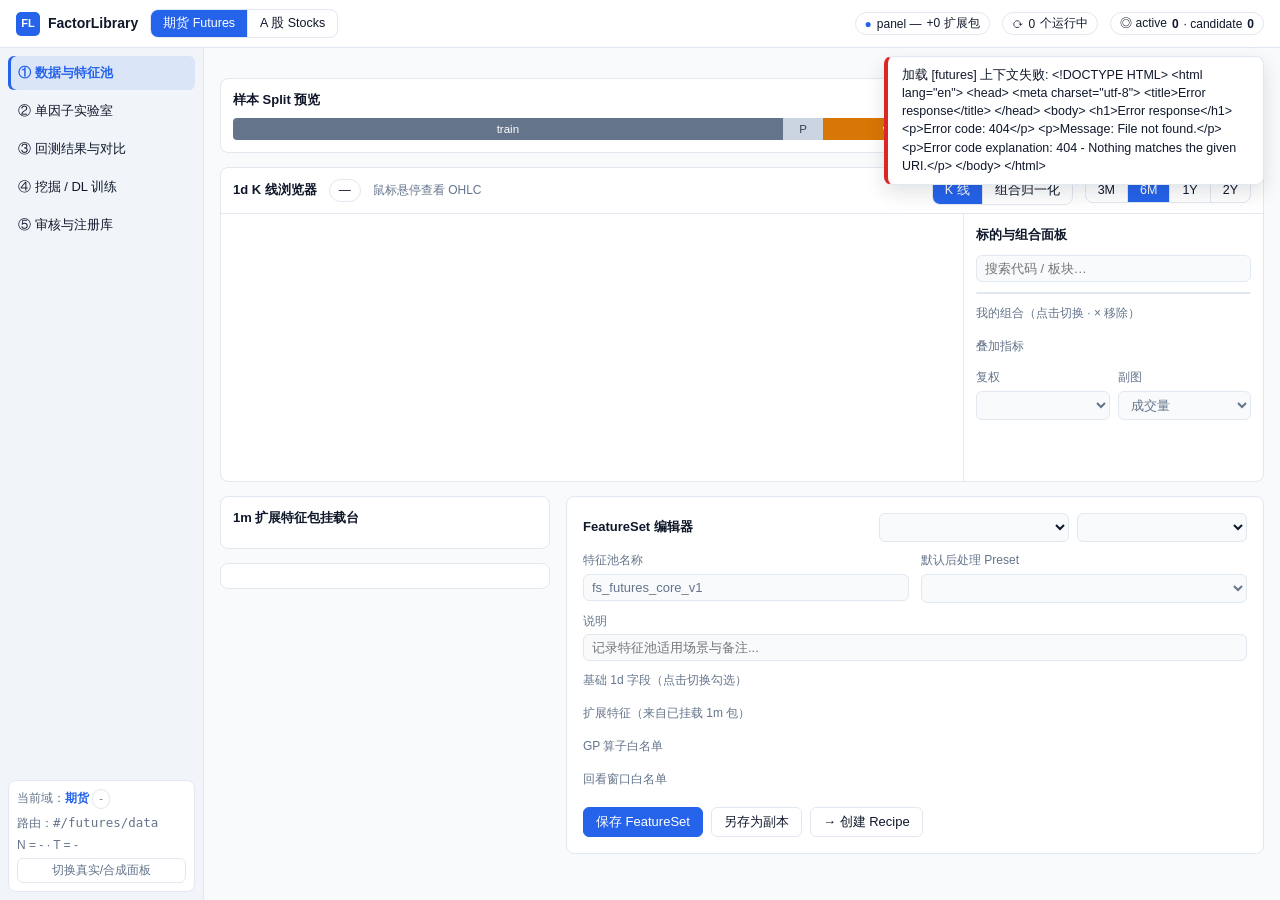
==== commit 51deee80: "feat(web): 完成双市场工作台上线审查、MCP对账对齐与残留清理" ====
--- a/python/factorlib/frontend/index.html
+++ b/python/factorlib/frontend/index.html
@@ -283,13 +283,17 @@
 
           <div class="grid grid-4 gap-3" id="btMeta"></div>
           <div class="card"><div class="grid grid-4" id="btKpi"></div></div>
+          <div class="card" id="mcpCompareCard" hidden>
+            <h3 class="sec"><span>FactorLab MCP 线上权威基准同屏对账</span><span class="lbl" id="mcpRunBadge"></span></h3>
+            <div id="tMcpCompare" class="overflow-auto"></div>
+          </div>
 
           <div class="grid grid-2 gap-4">
             <div class="card"><h3 class="sec">全市场指标</h3><div id="tAll"></div></div>
-            <div class="card"><h3 class="sec">分层表现</h3><div id="tGrp"></div></div>
-          </div>
-
-          <div class="card"><h3 class="sec">多空组合 / 风格暴露</h3><div id="tLS"></div></div>
+            <div class="card"><h3 class="sec"><span id="tGrpTitle">分层表现</span></h3><div id="tGrp"></div></div>
+          </div>
+
+          <div class="card"><h3 class="sec">多空组合指标与风险风格暴露</h3><div id="tLS"></div></div>
           <div class="card"><h3 class="sec">分年表现</h3><div id="tYear" class="overflow-auto"></div></div>
           <div class="card"><h3 class="sec">分月表现（最近 12 个月）</h3><div id="tMonth" class="overflow-auto"></div></div>
 
@@ -299,7 +303,7 @@
               <div class="p-2"><svg id="icChart" viewBox="0 0 520 190" class="w-full"></svg></div>
             </div>
             <div class="card">
-              <h3 class="sec"><span>分层累计收益</span><span class="lbl">G1..G5</span></h3>
+              <h3 class="sec"><span>分层累计收益</span><span class="lbl" id="grpChartSub">G1..G5</span></h3>
               <div class="p-2">
                 <svg id="grpChart" viewBox="0 0 520 190" class="w-full"></svg>
                 <div id="grpLeg" class="flex flex-wrap gap-2 lbl mt-1"></div>
